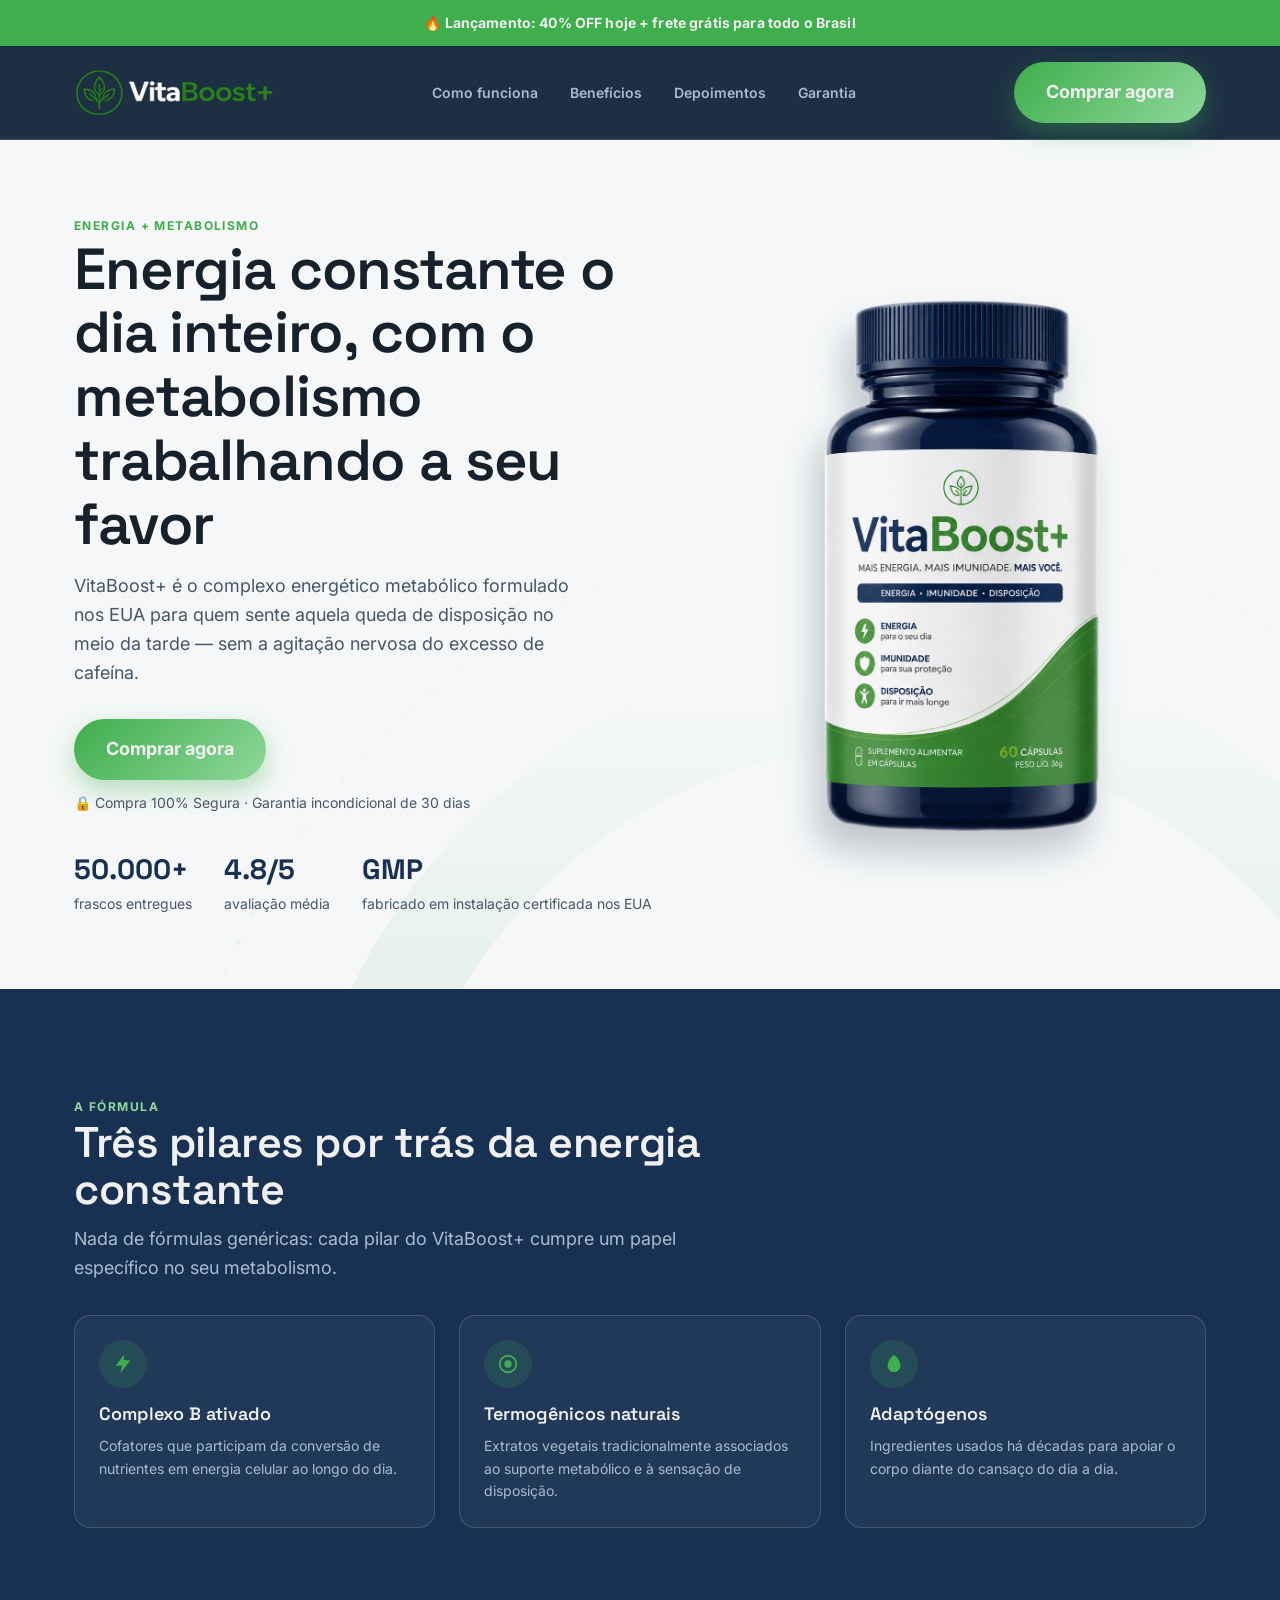
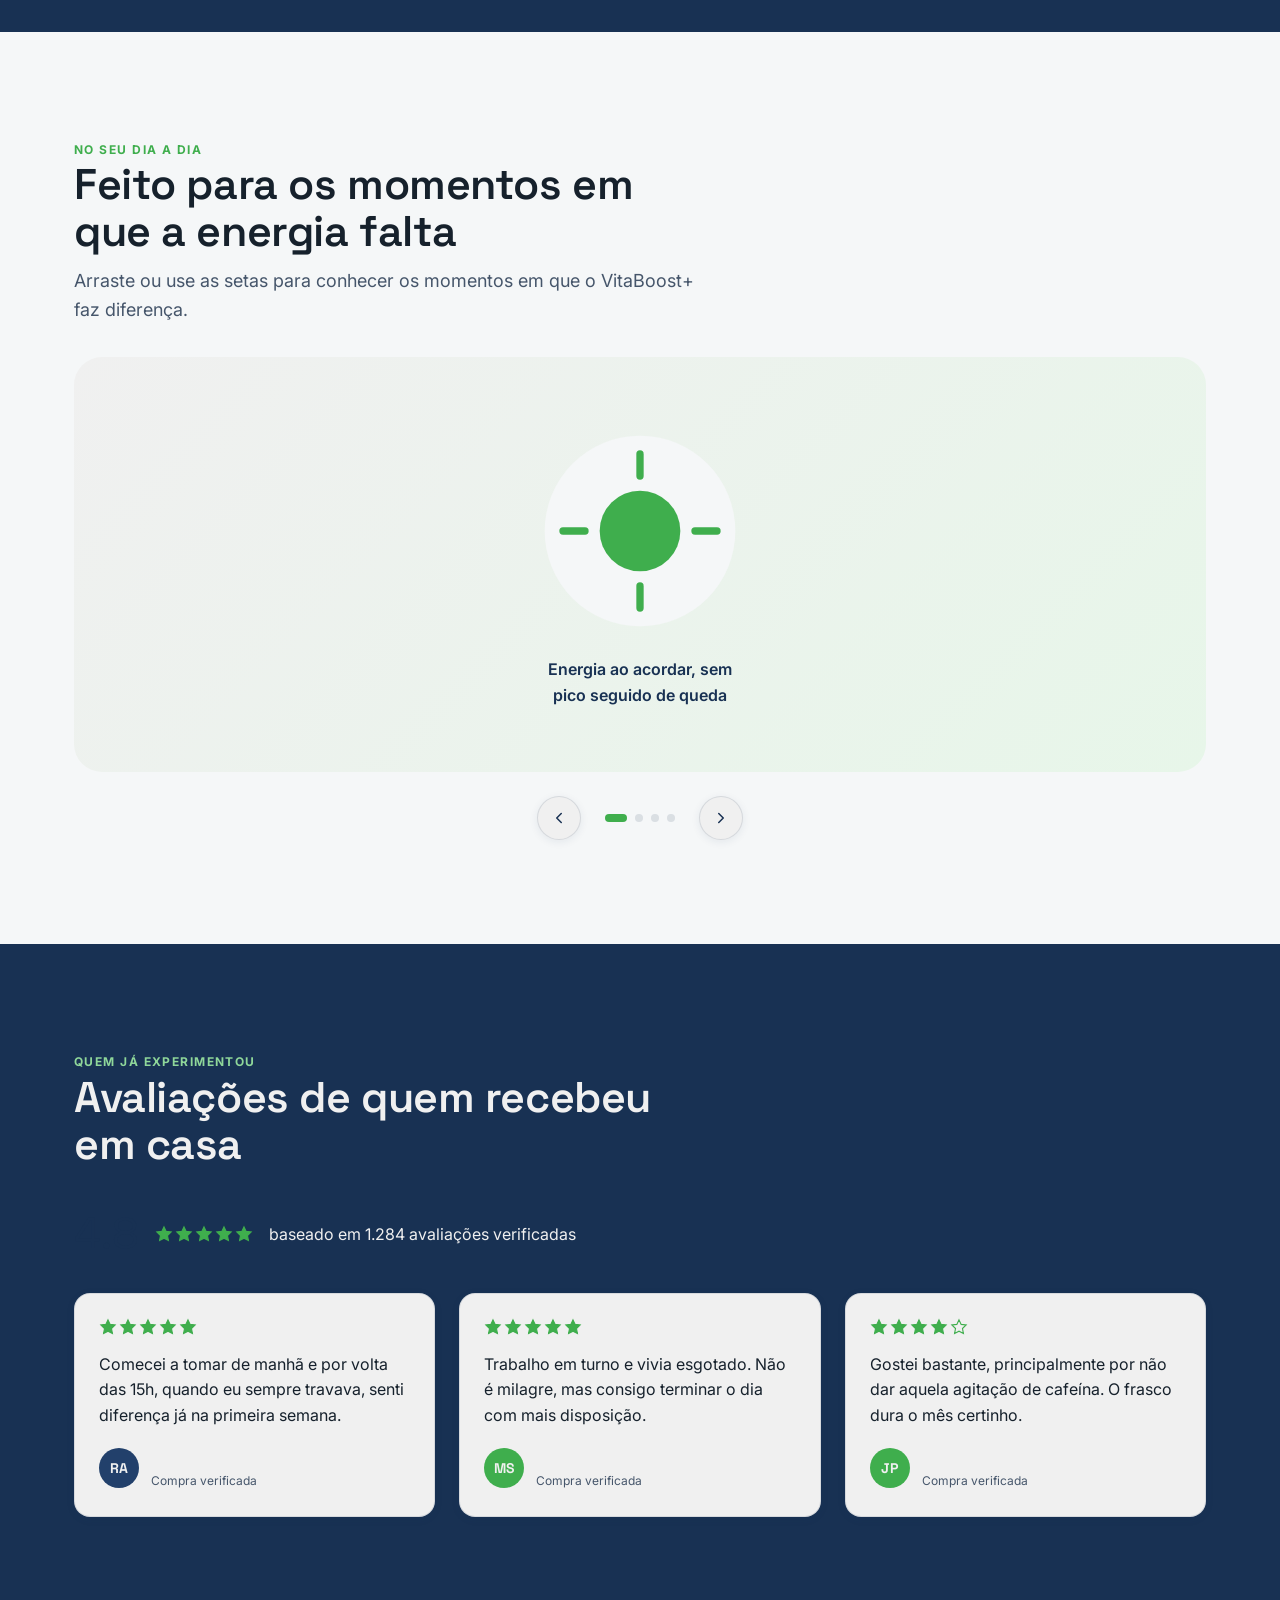
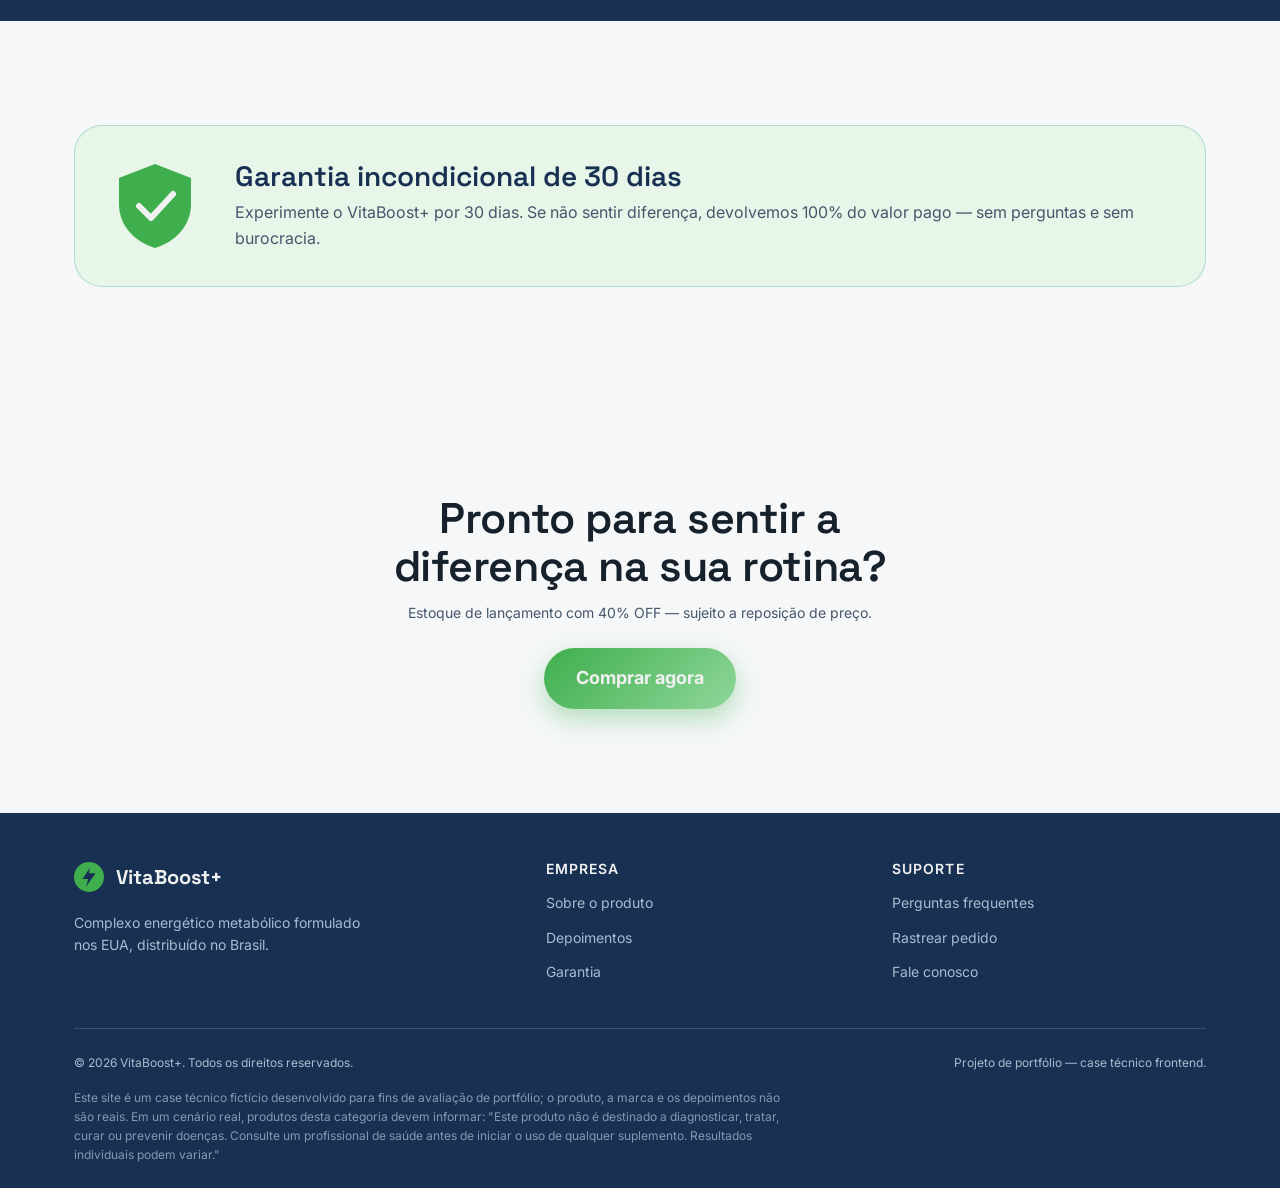
==== index.html @ 489e294f "feat: estrutura do projeto contendo as 3 paginas do projeto e estilos" ====
<!DOCTYPE html>
<html lang="pt-BR">
<head>
<meta charset="UTF-8">
<meta name="viewport" content="width=device-width, initial-scale=1.0">
<title>VitaBoost+ — Energia Constante e Metabolismo Ativado</title>
<meta name="description" content="VitaBoost+ é o complexo energético metabólico formulado nos EUA que ajuda a combater a fadiga do dia a dia. Garantia de 30 dias. Peça o seu agora.">
<meta name="theme-color" content="#183153">
<link rel="icon" href="assets/favicon.png" type="image/png+xml">

<link rel="preconnect" href="https://fonts.googleapis.com">
<link rel="preconnect" href="https://fonts.gstatic.com" crossorigin>
<link href="https://fonts.googleapis.com/css2?family=Space+Grotesk:wght@500;600;700&family=Inter:wght@400;500;600;700&display=swap" rel="stylesheet">

<link rel="stylesheet" href="css/variables.css">
<link rel="stylesheet" href="css/base.css">
<link rel="stylesheet" href="css/components.css">
<link rel="stylesheet" href="css/pages.css">

<!-- Open Graph básico (SEO/compartilhamento) -->
<meta property="og:title" content="VitaBoost+ — Energia Constante e Metabolismo Ativado">
<meta property="og:description" content="Complexo energético metabólico formulado nos EUA. Garantia de 30 dias.">
<meta property="og:type" content="website">
</head>
<body>

<a class="skip-link" href="#main-content">Pular para o conteúdo principal</a>

<div class="urgency-bar" role="note">
  🔥 Lançamento: 40% OFF hoje + frete grátis para todo o Brasil
</div>

<header class="site-header">
  <div class="container">
    <a href="#hero" class="brand" aria-label="VitaBoost+ — página inicial">
      <img src="assets/logo.png" alt="Frasco do suplemento VitaBoost+" width="200">
    </a>

    <nav id="main-nav" class="nav-links" data-nav-menu aria-label="Navegação principal">
      <a href="#como-funciona">Como funciona</a>
      <a href="#beneficios">Benefícios</a>
      <a href="#depoimentos">Depoimentos</a>
      <a href="#garantia">Garantia</a>
    </nav>

    <a class="btn btn--primary header-cta" href="pos-venda.html">Comprar agora</a>

    <button class="nav-toggle" type="button" data-nav-toggle aria-controls="main-nav" aria-expanded="false" aria-label="Abrir menu de navegação">
      <svg width="24" height="24" viewBox="0 0 24 24" aria-hidden="true"><path d="M3 6h18M3 12h18M3 18h18" stroke="currentColor" stroke-width="2" stroke-linecap="round"/></svg>
    </button>
  </div>
</header>

<main id="main-content">

  <!-- HERO -->
  <section class="hero" id="hero">
    <div class="sunrise-arc" aria-hidden="true">
      <svg viewBox="0 0 600 500" preserveAspectRatio="xMidYMax meet">
        <defs>
          <linearGradient id="arcGradA" x1="0" y1="1" x2="0" y2="0">
            <stop offset="0" stop-color="#3FAE4D" stop-opacity="0.30"/>
            <stop offset="1" stop-color="#3FAE4D" stop-opacity="0"/>
          </linearGradient>
        </defs>
        <circle cx="420" cy="520" r="260" fill="none" stroke="url(#arcGradA)" stroke-width="46"/>
        <circle cx="420" cy="520" r="340" fill="none" stroke="url(#arcGradA)" stroke-width="1.5" stroke-dasharray="3 12" opacity="0.6"/>
      </svg>
    </div>

    <div class="container">
      <div class="hero-copy" data-reveal>
        <span class="eyebrow">Energia + Metabolismo</span>
        <h1>Energia constante o dia inteiro, com o metabolismo trabalhando a seu favor</h1>
        <p class="lede">VitaBoost+ é o complexo energético metabólico formulado nos EUA para quem sente aquela queda de disposição no meio da tarde — sem a agitação nervosa do excesso de cafeína.</p>

        <div class="btn-row">
          <a class="btn btn--primary" href="pos-venda.html">Comprar agora</a>
        </div>
        <p class="microcopy">🔒 Compra 100% Segura · Garantia incondicional de 30 dias</p>

        <div class="hero-stats">
          <div class="hero-stat"><b>50.000+</b><span>frascos entregues</span></div>
          <div class="hero-stat"><b>4.8/5</b><span>avaliação média</span></div>
          <div class="hero-stat"><b>GMP</b><span>fabricado em instalação certificada nos EUA</span></div>
        </div>
      </div>

      <div class="hero-visual" data-reveal>
        <img class="product-figure" src="assets/hero-bottle.png" alt="Frasco do suplemento VitaBoost+">
      </div>
    </div>
  </section>

  <!-- COMO FUNCIONA -->
  <section class="section section--dark" id="como-funciona" aria-labelledby="como-funciona-title">
    <div class="container">
      <div class="section-head" data-reveal>
        <span class="eyebrow">A fórmula</span>
        <h2 id="como-funciona-title">Três pilares por trás da energia constante</h2>
        <p>Nada de fórmulas genéricas: cada pilar do VitaBoost+ cumpre um papel específico no seu metabolismo.</p>
      </div>

      <div class="science-grid">
        <div class="science-card" data-reveal>
          <div class="icon-wrap">
            <svg class="icon" viewBox="0 0 24 24" aria-hidden="true"><path d="M13 2 L4 14 H11 L9 22 L20 8 H13 Z" fill="#3FAE4D"/></svg>
          </div>
          <h3>Complexo B ativado</h3>
          <p>Cofatores que participam da conversão de nutrientes em energia celular ao longo do dia.</p>
        </div>

        <div class="science-card" data-reveal>
          <div class="icon-wrap">
            <svg class="icon" viewBox="0 0 24 24" aria-hidden="true"><circle cx="12" cy="12" r="9" fill="none" stroke="#3FAE4D" stroke-width="2"/><circle cx="12" cy="12" r="4" fill="#3FAE4D"/></svg>
          </div>
          <h3>Termogênicos naturais</h3>
          <p>Extratos vegetais tradicionalmente associados ao suporte metabólico e à sensação de disposição.</p>
        </div>

        <div class="science-card" data-reveal>
          <div class="icon-wrap">
            <svg class="icon" viewBox="0 0 24 24" aria-hidden="true"><path d="M12 2 C7 6 5 10 5 14 a7 7 0 0 0 14 0 c0 -4 -2 -8 -7 -12 Z" fill="#3FAE4D"/></svg>
          </div>
          <h3>Adaptógenos</h3>
          <p>Ingredientes usados há décadas para apoiar o corpo diante do cansaço do dia a dia.</p>
        </div>
      </div>
    </div>
  </section>

  <!-- BENEFÍCIOS / CARROSSEL -->
  <section class="section" id="beneficios" aria-labelledby="beneficios-title">
    <div class="container">
      <div class="section-head" data-reveal>
        <span class="eyebrow">No seu dia a dia</span>
        <h2 id="beneficios-title">Feito para os momentos em que a energia falta</h2>
        <p>Arraste ou use as setas para conhecer os momentos em que o VitaBoost+ faz diferença.</p>
      </div>

      <div class="carousel" data-carousel aria-roledescription="carrossel" aria-label="Benefícios do VitaBoost+" data-reveal>
        <div class="carousel-track-wrap">
          <div class="carousel-track" data-carousel-track>

            <div class="carousel-slide" data-carousel-slide>
              <figure>
                <svg viewBox="0 0 120 120" aria-hidden="true">
                  <circle cx="60" cy="60" r="52" fill="#F5F7F8"/>
                  <circle cx="60" cy="60" r="22" fill="#3FAE4D"/>
                  <g stroke="#3FAE4D" stroke-width="4" stroke-linecap="round">
                    <line x1="60" y1="18" x2="60" y2="30"/><line x1="60" y1="90" x2="60" y2="102"/>
                    <line x1="18" y1="60" x2="30" y2="60"/><line x1="90" y1="60" x2="102" y2="60"/>
                  </g>
                </svg>
                <figcaption>Energia ao acordar, sem pico seguido de queda</figcaption>
              </figure>
            </div>

            <div class="carousel-slide" data-carousel-slide>
              <figure>
                <svg viewBox="0 0 120 120" aria-hidden="true">
                  <circle cx="60" cy="60" r="52" fill="#F0F0F0"/>
                  <circle cx="60" cy="60" r="30" fill="none" stroke="#183153" stroke-width="6"/>
                  <circle cx="60" cy="60" r="14" fill="#183153"/>
                </svg>
                <figcaption>Foco sustentado nas reuniões da tarde</figcaption>
              </figure>
            </div>

            <div class="carousel-slide" data-carousel-slide>
              <figure>
                <svg viewBox="0 0 120 120" aria-hidden="true">
                  <circle cx="60" cy="60" r="52" fill="#F5F7F8"/>
                  <path d="M60 30 C48 42 42 52 42 62 a18 18 0 0 0 36 0 c0 -10 -6 -20 -18 -32 Z" fill="#3FAE4D"/>
                </svg>
                <figcaption>Metabolismo ativo mesmo em rotinas corridas</figcaption>
              </figure>
            </div>

            <div class="carousel-slide" data-carousel-slide>
              <figure>
                <svg viewBox="0 0 120 120" aria-hidden="true">
                  <circle cx="60" cy="60" r="52" fill="#F0F0F0"/>
                  <rect x="24" y="54" width="72" height="12" rx="6" fill="#22406B"/>
                  <rect x="16" y="44" width="14" height="32" rx="5" fill="#183153"/>
                  <rect x="90" y="44" width="14" height="32" rx="5" fill="#183153"/>
                </svg>
                <figcaption>Disposição extra para manter o treino em dia</figcaption>
              </figure>
            </div>

          </div>
        </div>

        <div class="carousel-controls">
          <button class="carousel-btn" type="button" data-carousel-prev aria-label="Slide anterior">
            <svg width="18" height="18" viewBox="0 0 24 24" aria-hidden="true"><path d="M15 18l-6-6 6-6" fill="none" stroke="#183153" stroke-width="2" stroke-linecap="round" stroke-linejoin="round"/></svg>
          </button>
          <div class="carousel-dots" data-carousel-dots></div>
          <button class="carousel-btn" type="button" data-carousel-next aria-label="Próximo slide">
            <svg width="18" height="18" viewBox="0 0 24 24" aria-hidden="true"><path d="M9 6l6 6-6 6" fill="none" stroke="#183153" stroke-width="2" stroke-linecap="round" stroke-linejoin="round"/></svg>
          </button>
        </div>
      </div>
    </div>
  </section>

  <!-- DEPOIMENTOS -->
  <section class="section section--dark" id="depoimentos" aria-labelledby="depoimentos-title">
    <div class="container">
      <div class="section-head" data-reveal>
        <span class="eyebrow">Quem já experimentou</span>
        <h2 id="depoimentos-title">Avaliações de quem recebeu em casa</h2>
      </div>

      <div class="rating-summary" data-reveal>
        <span class="score">4.8</span>
        <span data-stars="5"></span>
        <span>baseado em 1.284 avaliações verificadas</span>
      </div>

      <div class="testimonial-grid">
        <div class="testimonial-card" data-reveal>
          <span data-stars="5"></span>
          <p class="testimonial-quote">Comecei a tomar de manhã e por volta das 15h, quando eu sempre travava, senti diferença já na primeira semana.</p>
          <div class="testimonial-person">
            <div data-avatar="Renata Alves"></div>
            <div class="who"><b>Renata Alves</b><span>Compra verificada</span></div>
          </div>
        </div>

        <div class="testimonial-card" data-reveal>
          <span data-stars="5"></span>
          <p class="testimonial-quote">Trabalho em turno e vivia esgotado. Não é milagre, mas consigo terminar o dia com mais disposição.</p>
          <div class="testimonial-person">
            <div data-avatar="Marcos Vinicius Souza"></div>
            <div class="who"><b>Marcos V. Souza</b><span>Compra verificada</span></div>
          </div>
        </div>

        <div class="testimonial-card" data-reveal>
          <span data-stars="4"></span>
          <p class="testimonial-quote">Gostei bastante, principalmente por não dar aquela agitação de cafeína. O frasco dura o mês certinho.</p>
          <div class="testimonial-person">
            <div data-avatar="Juliana Prado"></div>
            <div class="who"><b>Juliana Prado</b><span>Compra verificada</span></div>
          </div>
        </div>
      </div>
    </div>
  </section>

  <!-- GARANTIA -->
  <section class="section" id="garantia" aria-labelledby="garantia-title">
    <div class="container">
      <div class="guarantee-card" data-reveal>
        <svg class="guarantee-seal" viewBox="0 0 96 96" role="img" aria-label="Selo de garantia">
          <path d="M48 6 L84 20 V46 C84 68 68 84 48 90 C28 84 12 68 12 46 V20 Z" fill="#3FAE4D"/>
          <path d="M32 48 L44 60 L66 36" fill="none" stroke="#F0F0F0" stroke-width="6" stroke-linecap="round" stroke-linejoin="round"/>
        </svg>
        <div>
          <h3 id="garantia-title">Garantia incondicional de 30 dias</h3>
          <p>Experimente o VitaBoost+ por 30 dias. Se não sentir diferença, devolvemos 100% do valor pago — sem perguntas e sem burocracia.</p>
        </div>
      </div>
    </div>
  </section>

  <!-- CTA FINAL -->
  <section class="section text-center" aria-labelledby="cta-final-title">
    <div class="container" data-reveal>
      <h2 id="cta-final-title" style="max-width:20ch;margin-inline:auto;">Pronto para sentir a diferença na sua rotina?</h2>
      <p class="microcopy" style="margin-top:var(--space-2);">Estoque de lançamento com 40% OFF — sujeito a reposição de preço.</p>
      <div class="btn-row" style="justify-content:center;margin-top:var(--space-4);">
        <a class="btn btn--primary" href="pos-venda.html">Comprar agora</a>
      </div>
    </div>
  </section>

</main>

<footer class="site-footer">
  <div class="container">
    <div class="footer-grid">
      <div class="footer-brand">
        <a href="#hero" class="brand" aria-label="VitaBoost+ — página inicial">
          <svg class="brand-mark" viewBox="0 0 32 32" aria-hidden="true">
            <circle cx="16" cy="16" r="16" fill="#3FAE4D"/>
            <path d="M17 6 L9 18 H15 L13 26 L23 12 H16 Z" fill="#183153"/>
          </svg>
          VitaBoost+
        </a>
        <p>Complexo energético metabólico formulado nos EUA, distribuído no Brasil.</p>
      </div>

      <div>
        <h4>Empresa</h4>
        <ul>
          <li><a href="#hero">Sobre o produto</a></li>
          <li><a href="#depoimentos">Depoimentos</a></li>
          <li><a href="#garantia">Garantia</a></li>
        </ul>
      </div>

      <div>
        <h4>Suporte</h4>
        <ul>
          <li><a href="#">Perguntas frequentes</a></li>
          <li><a href="#">Rastrear pedido</a></li>
          <li><a href="#">Fale conosco</a></li>
        </ul>
      </div>
    </div>

    <div class="footer-bottom">
      <span>© <span data-year></span> VitaBoost+. Todos os direitos reservados.</span>
      <span>Projeto de portfólio — case técnico frontend.</span>
    </div>

    <p class="footer-disclaimer">Este site é um case técnico fictício desenvolvido para fins de avaliação de portfólio; o produto, a marca e os depoimentos não são reais. Em um cenário real, produtos desta categoria devem informar: "Este produto não é destinado a diagnosticar, tratar, curar ou prevenir doenças. Consulte um profissional de saúde antes de iniciar o uso de qualquer suplemento. Resultados individuais podem variar."</p>
  </div>
</footer>

<div class="sticky-cta" data-sticky-cta>
  <div class="price"><b>VitaBoost+ · 40% OFF</b><span>Frete grátis hoje</span></div>
  <a class="btn btn--primary" href="pos-venda.html">Comprar agora</a>
</div>

<script src="js/main.js" defer></script>
</body>
</html>
---- css/variables.css ----
/* ==========================================================================
   VitaBoost+ — Design Tokens
   Paleta definida pelo cliente: Verde #3FAE4D · Azul-escuro #183153 ·
   Cinza claro #F5F7F8 · Branco #F0F0F0. Os tons com sufixo -500/-300/-100
   são apenas variações de luminosidade derivadas dessas 4 cores-base
   (gradientes, texto de destaque em fundo escuro, fundos suaves) —
   nenhuma cor fora da paleta foi introduzida.
   ========================================================================== */

:root {
  /* Cor — base (azul-escuro do cliente) */
  --color-ink-900: #183153;      /* header, rodapé, seções de autoridade */
  --color-ink-700: #22406B;      /* variação mais clara do azul-escuro */
  --color-paper-100: #F5F7F8;    /* cinza claro — fundo de seções */
  --color-paper-200: #F0F0F0;    /* branco — cartões/superfícies elevadas */

  /* Cor — acento único da marca (verde do cliente) */
  --color-accent-600: #3FAE4D;  /* verde — CTA, garantia, estrelas, ícones de destaque */
  --color-accent-500: #58BB63;  /* verde mais claro — gradiente do botão */
  --color-accent-300: #8FD79A;  /* verde-menta claro — texto de destaque em fundo escuro */
  --color-accent-100: #E7F6E9;  /* verde bem claro — fundos suaves (garantia, carrossel) */

  /* Texto */
  --color-text-900: #16212C;
  --color-text-600: #46566B;
  --color-text-on-dark: #F0F0F0;
  --color-text-on-dark-muted: #A9BBD0;

  /* Feedback */
  --color-success: #3FAE4D;
  --color-border: rgba(24, 49, 83, 0.12);
  --color-border-on-dark: rgba(240, 240, 240, 0.16);

  /* Tipografia */
  --font-display: "Space Grotesk", "Segoe UI", sans-serif;
  --font-body: "Inter", "Segoe UI", sans-serif;

  --fs-900: clamp(2.25rem, 1.7rem + 2.4vw, 3.75rem);   /* H1 hero */
  --fs-800: clamp(1.75rem, 1.4rem + 1.6vw, 2.75rem);   /* H2 seção */
  --fs-700: clamp(1.375rem, 1.2rem + 0.8vw, 1.75rem);  /* H3 */
  --fs-600: 1.125rem;                                  /* destaque de corpo */
  --fs-500: 1rem;                                      /* corpo */
  --fs-400: 0.875rem;                                  /* legenda */
  --fs-300: 0.75rem;                                   /* eyebrow / micro */

  /* Espaçamento (escala 8px) */
  --space-1: 0.5rem;
  --space-2: 0.75rem;
  --space-3: 1rem;
  --space-4: 1.5rem;
  --space-5: 2rem;
  --space-6: 3rem;
  --space-7: 4.5rem;
  --space-8: 6.5rem;

  /* Layout */
  --container-max: 1180px;
  --radius-sm: 10px;
  --radius-md: 16px;
  --radius-lg: 28px;
  --radius-pill: 999px;

  /* Sombra */
  --shadow-sm: 0 2px 8px rgba(24, 49, 83, 0.08);
  --shadow-md: 0 12px 32px rgba(24, 49, 83, 0.14);
  --shadow-cta: 0 10px 24px rgba(63, 174, 77, 0.35);

  /* Movimento */
  --ease-out: cubic-bezier(0.16, 1, 0.3, 1);
  --dur-fast: 160ms;
  --dur-med: 320ms;
  --dur-slow: 640ms;
}

@media (prefers-reduced-motion: reduce) {
  :root {
    --dur-fast: 0ms;
    --dur-med: 0ms;
    --dur-slow: 0ms;
  }
}
---- css/base.css ----
/* ==========================================================================
   VitaBoost+ — Base (reset, tipografia, utilitários)
   ========================================================================== */

*, *::before, *::after { box-sizing: border-box; }

html {
  scroll-behavior: smooth;
  -webkit-text-size-adjust: 100%;
}

@media (prefers-reduced-motion: reduce) {
  html { scroll-behavior: auto; }
  *, *::before, *::after {
    animation-duration: 0.01ms !important;
    animation-iteration-count: 1 !important;
    transition-duration: 0.01ms !important;
    scroll-behavior: auto !important;
  }
}

body {
  margin: 0;
  font-family: var(--font-body);
  font-size: var(--fs-500);
  line-height: 1.6;
  color: var(--color-text-900);
  background: var(--color-paper-100);
  -webkit-font-smoothing: antialiased;
}

img, svg { max-width: 100%; display: block; }

h1, h2, h3, h4 {
  font-family: var(--font-display);
  line-height: 1.1;
  margin: 0;
  font-weight: 600;
}

h1 { font-size: var(--fs-900); letter-spacing: -0.02em; }
h2 { font-size: var(--fs-800); letter-spacing: -0.01em; }
h3 { font-size: var(--fs-700); }

p { margin: 0; }

a { color: inherit; text-decoration: none; }

ul { margin: 0; padding: 0; list-style: none; }

button { font-family: inherit; cursor: pointer; }

/* Foco visível — acessibilidade obrigatória */
:focus-visible {
  outline: 3px solid var(--color-accent-600);
  outline-offset: 3px;
  border-radius: 4px;
}

/* Utilitários de layout */
.container {
  width: 100%;
  max-width: var(--container-max);
  margin-inline: auto;
  padding-inline: var(--space-4);
}

.section {
  padding-block: var(--space-8);
}

@media (max-width: 640px) {
  .section { padding-block: var(--space-6); }
}

.section--dark {
  background: var(--color-ink-900);
  color: var(--color-text-on-dark);
}

.eyebrow {
  display: inline-flex;
  align-items: center;
  gap: var(--space-1);
  font-size: var(--fs-300);
  font-weight: 700;
  letter-spacing: 0.12em;
  text-transform: uppercase;
  color: var(--color-accent-600);
}

.section--dark .eyebrow { color: var(--color-accent-300); }

.section-head {
  max-width: 640px;
  margin-bottom: var(--space-5);
}

.section-head p {
  margin-top: var(--space-2);
  color: var(--color-text-600);
  font-size: var(--fs-600);
}

.section--dark .section-head p { color: var(--color-text-on-dark-muted); }

.text-center { text-align: center; margin-inline: auto; }

.visually-hidden {
  position: absolute;
  width: 1px; height: 1px;
  padding: 0; margin: -1px;
  overflow: hidden;
  clip: rect(0,0,0,0);
  white-space: nowrap; border: 0;
}

.skip-link {
  position: absolute;
  left: var(--space-3);
  top: -60px;
  background: var(--color-accent-600);
  color: var(--color-paper-200);
  padding: var(--space-2) var(--space-3);
  border-radius: var(--radius-sm);
  z-index: 1000;
  transition: top var(--dur-fast) var(--ease-out);
}

.skip-link:focus { top: var(--space-3); }

/* Botões */
.btn {
  display: inline-flex;
  align-items: center;
  justify-content: center;
  gap: var(--space-1);
  padding: 1rem 2rem;
  border-radius: var(--radius-pill);
  font-weight: 700;
  font-size: var(--fs-600);
  border: none;
  transition: transform var(--dur-fast) var(--ease-out), box-shadow var(--dur-fast) var(--ease-out);
  white-space: nowrap;
}

.btn:hover { transform: translateY(-2px); }
.btn:active { transform: translateY(0); }

.btn--primary {
  background: linear-gradient(135deg, var(--color-accent-600), var(--color-accent-300));
  color: var(--color-paper-200);
  box-shadow: var(--shadow-cta);
}

.btn--primary:hover { box-shadow: 0 16px 32px rgba(63, 174, 77, 0.45); }

.btn--ghost {
  background: transparent;
  color: var(--color-text-on-dark);
  border: 1.5px solid var(--color-border-on-dark);
}

.btn--block { width: 100%; }

.btn-row { display: flex; flex-wrap: wrap; gap: var(--space-3); align-items: center; }

.microcopy {
  font-size: var(--fs-400);
  color: var(--color-text-600);
  margin-top: var(--space-2);
}

.section--dark .microcopy { color: var(--color-text-on-dark-muted); }

/* Reveal ao rolar a página (JS adiciona .is-visible) */
[data-reveal] {
  opacity: 0;
  transform: translateY(18px);
  transition: opacity var(--dur-slow) var(--ease-out), transform var(--dur-slow) var(--ease-out);
}

[data-reveal].is-visible {
  opacity: 1;
  transform: none;
}

@media (prefers-reduced-motion: reduce) {
  [data-reveal] { opacity: 1; transform: none; }
}
---- css/components.css ----
/* ==========================================================================
   VitaBoost+ — Componentes
   ========================================================================== */

/* ---------- Header ---------- */
.site-header {
  position: sticky;
  top: 0;
  z-index: 100;
  background: rgba(15, 36, 56, 0.94);
  backdrop-filter: blur(8px);
  border-bottom: 1px solid var(--color-border-on-dark);
}

.site-header .container {
  display: flex;
  align-items: center;
  justify-content: space-between;
  padding-block: var(--space-3);
}

.brand {
  display: inline-flex;
  align-items: center;
  gap: var(--space-2);
  font-family: var(--font-display);
  font-weight: 700;
  font-size: 1.25rem;
  color: var(--color-text-on-dark);
}

.brand .brand-mark { width: 30px; height: 30px; }

.nav-links {
  display: flex;
  gap: var(--space-5);
  font-size: var(--fs-400);
  font-weight: 600;
  color: var(--color-text-on-dark-muted);
}

.nav-links a:hover { color: var(--color-accent-300); }

.header-cta { display: none; }

.nav-toggle {
  display: none;
  background: none;
  border: none;
  padding: var(--space-1);
  color: var(--color-text-on-dark);
}

@media (min-width: 860px) {
  .header-cta { display: inline-flex; }
}

@media (max-width: 859px) {
  .nav-links {
    position: fixed;
    inset: 64px var(--space-3) auto var(--space-3);
    flex-direction: column;
    background: var(--color-ink-900);
    border: 1px solid var(--color-border-on-dark);
    border-radius: var(--radius-md);
    padding: var(--space-4);
    gap: var(--space-4);
    transform-origin: top;
    transform: scaleY(0);
    opacity: 0;
    pointer-events: none;
    transition: transform var(--dur-med) var(--ease-out), opacity var(--dur-med) var(--ease-out);
  }
  .nav-links.is-open {
    transform: scaleY(1);
    opacity: 1;
    pointer-events: auto;
  }
  .nav-toggle { display: inline-flex; }
}

/* ---------- Trust bar (badges logo abaixo do header) ---------- */
.trust-bar {
  background: var(--color-ink-700);
  color: var(--color-text-on-dark-muted);
  font-size: var(--fs-400);
  text-align: center;
  padding-block: var(--space-2);
  letter-spacing: 0.02em;
}

/* ---------- Selo do arco (assinatura visual) ---------- */
.sunrise-arc {
  position: absolute;
  inset: 0;
  z-index: 0;
  pointer-events: none;
}

.sunrise-divider { width: 100%; height: 48px; display: block; }

/* ---------- Hero ---------- */
.hero {
  position: relative;
  overflow: hidden;
  background: var(--color-paper-100);
}

.hero .container {
  position: relative;
  z-index: 1;
  display: grid;
  grid-template-columns: 1.1fr 0.9fr;
  gap: var(--space-6);
  align-items: center;
  padding-block: var(--space-7);
}

.hero-copy h1 { margin-bottom: var(--space-3); }
.hero-copy .lede { font-size: var(--fs-600); color: var(--color-text-600); margin-bottom: var(--space-5); max-width: 46ch; }

.hero-stats {
  display: flex;
  gap: var(--space-5);
  margin-top: var(--space-5);
  flex-wrap: wrap;
}

.hero-stat b { display: block; font-family: var(--font-display); font-size: var(--fs-700); color: var(--color-ink-900); }
.hero-stat span { font-size: var(--fs-400); color: var(--color-text-600); }

.hero-visual {
  position: relative;
  display: grid;
  place-items: center;
  min-height: 360px;
}

.hero-visual .sunrise-arc svg { width: 130%; max-width: none; }

.product-figure {
  position: relative;
  z-index: 1;
  width: min(72%, 280px);
  filter: drop-shadow(-10px 24px 16px rgba(15, 36, 56, 0.22));
  animation: float 4s ease-in-out infinite;
}

@keyframes float {
  0%, 100% { transform: translateY(0); }
  50% { transform: translateY(-10px); }
}

@media (prefers-reduced-motion: reduce) {
  .product-figure { animation: none; }
}

@media (max-width: 860px) {
  .hero .container { grid-template-columns: 1fr; padding-block: var(--space-6); text-align: center; }
  .hero-copy .lede { margin-inline: auto; }
  .hero-stats { justify-content: center; }
  .hero-visual { min-height: 280px; order: -1; }
}

/* ---------- Carrossel ---------- */
.carousel {
  position: relative;
}

.carousel-track-wrap {
  overflow: hidden;
  border-radius: var(--radius-lg);
}

.carousel-track {
  display: flex;
  transition: transform var(--dur-slow) var(--ease-out);
}

.carousel-slide {
  flex: 0 0 100%;
  display: grid;
  place-items: center;
  min-height: 340px;
  padding: var(--space-6);
  background: linear-gradient(135deg, var(--color-paper-200), var(--color-accent-100));
}

.carousel-slide figure { width: min(60%, 220px); }
.carousel-slide figcaption {
  margin-top: var(--space-3);
  text-align: center;
  font-weight: 600;
  color: var(--color-ink-900);
}

.carousel-controls {
  display: flex;
  justify-content: center;
  align-items: center;
  gap: var(--space-4);
  margin-top: var(--space-4);
}

.carousel-btn {
  width: 44px; height: 44px;
  border-radius: 50%;
  border: 1px solid var(--color-border);
  background: var(--color-paper-200);
  display: grid; place-items: center;
  box-shadow: var(--shadow-sm);
  transition: background var(--dur-fast);
}

.carousel-btn:hover { background: var(--color-paper-200); }

.carousel-dots { display: flex; gap: var(--space-1); }

.carousel-dot {
  width: 8px; height: 8px; border-radius: 50%;
  background: var(--color-border);
  border: none;
  padding: 0;
  transition: background var(--dur-fast), width var(--dur-fast);
}

.carousel-dot[aria-current="true"] {
  background: var(--color-accent-600);
  width: 22px;
  border-radius: var(--radius-pill);
}

/* ---------- Garantia ---------- */
.guarantee-card {
  display: grid;
  grid-template-columns: auto 1fr;
  gap: var(--space-5);
  align-items: center;
  background: var(--color-accent-100);
  border: 1px solid rgba(15, 139, 141, 0.25);
  border-radius: var(--radius-lg);
  padding: var(--space-5);
}

.guarantee-seal { width: 96px; height: 96px; flex-shrink: 0; }

.guarantee-card h3 { color: var(--color-ink-900); margin-bottom: var(--space-1); }
.guarantee-card p { color: var(--color-text-600); }

@media (max-width: 560px) {
  .guarantee-card { grid-template-columns: 1fr; text-align: center; justify-items: center; }
}

/* ---------- Depoimentos ---------- */
.testimonial-grid {
  display: grid;
  grid-template-columns: repeat(3, 1fr);
  gap: var(--space-4);
}

@media (max-width: 900px) { .testimonial-grid { grid-template-columns: 1fr 1fr; } }
@media (max-width: 620px) { .testimonial-grid { grid-template-columns: 1fr; } }

.testimonial-card {
  background: var(--color-paper-200);
  border: 1px solid var(--color-border);
  border-radius: var(--radius-md);
  padding: var(--space-4);
  box-shadow: var(--shadow-sm);
  display: flex;
  flex-direction: column;
  gap: var(--space-3);
}

.stars { display: inline-flex; gap: 2px; color: var(--color-accent-600); }
.stars svg { width: 18px; height: 18px; }

.testimonial-quote { color: var(--color-text-900); font-size: var(--fs-500); flex-grow: 1; }

.testimonial-person { display: flex; align-items: center; gap: var(--space-2); }

.avatar-initials {
  width: 40px; height: 40px;
  border-radius: 50%;
  display: grid; place-items: center;
  font-family: var(--font-display);
  font-weight: 700;
  font-size: var(--fs-400);
  color: var(--color-paper-200);
  flex-shrink: 0;
}

.testimonial-person .who b { display: block; font-size: var(--fs-400); }
.testimonial-person .who span { font-size: var(--fs-300); color: var(--color-text-600); }

.rating-summary {
  display: flex;
  align-items: center;
  gap: var(--space-3);
  margin-bottom: var(--space-4);
  flex-wrap: wrap;
}

.rating-summary .score { font-family: var(--font-display); font-size: var(--fs-800); color: var(--color-ink-900); }

/* ---------- Footer ---------- */
.site-footer {
  background: var(--color-ink-900);
  color: var(--color-text-on-dark-muted);
  padding-block: var(--space-6) var(--space-4);
}

.footer-grid {
  display: grid;
  grid-template-columns: 1.4fr 1fr 1fr;
  gap: var(--space-5);
  padding-bottom: var(--space-5);
  border-bottom: 1px solid var(--color-border-on-dark);
}

.footer-grid h4 {
  font-family: var(--font-body);
  color: var(--color-text-on-dark);
  font-size: var(--fs-400);
  text-transform: uppercase;
  letter-spacing: 0.08em;
  margin-bottom: var(--space-3);
}

.footer-grid ul li { margin-bottom: var(--space-2); font-size: var(--fs-400); }
.footer-grid ul li a:hover { color: var(--color-accent-300); }

.footer-brand p { font-size: var(--fs-400); max-width: 32ch; margin-top: var(--space-2); }

.footer-bottom {
  display: flex;
  justify-content: space-between;
  flex-wrap: wrap;
  gap: var(--space-2);
  padding-top: var(--space-4);
  font-size: var(--fs-300);
}

.footer-disclaimer {
  font-size: var(--fs-300);
  color: var(--color-text-on-dark-muted);
  max-width: 90ch;
  margin-top: var(--space-3);
  opacity: 0.75;
  line-height: 1.6;
}

@media (max-width: 760px) {
  .footer-grid { grid-template-columns: 1fr 1fr; }
  .footer-brand { grid-column: 1 / -1; }
}

/* ---------- Badge / pill genérico ---------- */
.badge {
  display: inline-flex;
  align-items: center;
  gap: 6px;
  background: var(--color-accent-100);
  color: var(--color-accent-600);
  font-size: var(--fs-300);
  font-weight: 700;
  padding: 6px 12px;
  border-radius: var(--radius-pill);
}

/* ---------- Ícones inline ---------- */
.icon { width: 22px; height: 22px; flex-shrink: 0; }
---- css/pages.css ----
/* ==========================================================================
   VitaBoost+ — Estilos específicos de página
   ========================================================================== */

/* ---------- Barra de urgência (LP) ---------- */
.urgency-bar {
  background: var(--color-accent-600);
  color: var(--color-paper-200);
  text-align: center;
  font-size: var(--fs-400);
  font-weight: 700;
  padding: var(--space-2);
  letter-spacing: 0.01em;
}

/* ---------- Seção "como funciona" / ciência ---------- */
.science-grid {
  display: grid;
  grid-template-columns: repeat(3, 1fr);
  gap: var(--space-4);
}

@media (max-width: 860px) { .science-grid { grid-template-columns: 1fr; } }

.science-card {
  background: rgba(240, 240, 240, 0.04);
  border: 1px solid var(--color-border-on-dark);
  border-radius: var(--radius-md);
  padding: var(--space-4);
}

.science-card .icon-wrap {
  width: 48px; height: 48px;
  border-radius: 50%;
  background: rgba(63, 174, 77, 0.15);
  display: grid; place-items: center;
  margin-bottom: var(--space-3);
}

.science-card h3 { color: var(--color-text-on-dark); font-size: var(--fs-600); margin-bottom: var(--space-2); }
.science-card p { color: var(--color-text-on-dark-muted); font-size: var(--fs-400); }

/* ---------- CTA sticky mobile ---------- */
.sticky-cta {
  position: fixed;
  left: 0; right: 0; bottom: 0;
  z-index: 200;
  background: rgba(15, 36, 56, 0.97);
  backdrop-filter: blur(6px);
  padding: var(--space-2) var(--space-3);
  display: none;
  align-items: center;
  justify-content: space-between;
  gap: var(--space-3);
  border-top: 1px solid var(--color-border-on-dark);
  transform: translateY(100%);
  transition: transform var(--dur-med) var(--ease-out);
}

.sticky-cta.is-visible { transform: translateY(0); }

.sticky-cta .price b { color: var(--color-text-on-dark); font-family: var(--font-display); font-size: var(--fs-600); }
.sticky-cta .price span { color: var(--color-text-on-dark-muted); font-size: var(--fs-300); display: block; }

@media (max-width: 640px) {
  .sticky-cta { display: flex; }
  body { padding-bottom: 76px; }
}

/* ---------- Página Pós-Venda / Upsell ---------- */
.upsell-hero {
  background: var(--color-ink-900);
  color: var(--color-text-on-dark);
  text-align: center;
  padding-block: var(--space-6) var(--space-5);
}

.upsell-hero .eyebrow { justify-content: center; }
.upsell-hero h1 { max-width: 20ch; margin-inline: auto; margin-top: var(--space-3); }
.upsell-hero p.lede { color: var(--color-text-on-dark-muted); max-width: 56ch; margin: var(--space-3) auto 0; font-size: var(--fs-600); }

.video-wrap {
  position: relative;
  max-width: 860px;
  margin: var(--space-5) auto 0;
  border-radius: var(--radius-lg);
  overflow: hidden;
  box-shadow: var(--shadow-md);
  background: #000;
}

.video-frame-16x9 {
  position: relative;
  width: 100%;
  aspect-ratio: 16 / 9;
}

.video-frame-16x9 iframe {
  position: absolute; inset: 0;
  width: 100%; height: 100%;
  border: 0;
}

.video-hint {
  display: flex;
  align-items: center;
  justify-content: center;
  gap: var(--space-2);
  margin-top: var(--space-3);
  color: var(--color-text-on-dark-muted);
  font-size: var(--fs-400);
}

.video-hint .dot {
  width: 8px; height: 8px; border-radius: 50%;
  background: var(--color-accent-300);
  animation: pulse 1.6s ease-in-out infinite;
}

@keyframes pulse {
  0%, 100% { opacity: 0.3; }
  50% { opacity: 1; }
}

/* Conteúdo revelado após o vídeo */
#reveal-content {
  overflow: hidden;
  max-height: 0;
  opacity: 0;
  transition: max-height var(--dur-slow) var(--ease-out), opacity var(--dur-slow) var(--ease-out);
}

#reveal-content.is-revealed {
  max-height: none;
  opacity: 1;
}

.reveal-flag {
  display: inline-flex;
  align-items: center;
  gap: var(--space-2);
  background: var(--color-accent-100);
  color: var(--color-accent-600);
  font-weight: 700;
  font-size: var(--fs-400);
  padding: var(--space-2) var(--space-4);
  border-radius: var(--radius-pill);
  margin: 0 auto var(--space-4);
}

.offer-card {
  background: var(--color-paper-200);
  border: 2px solid var(--color-accent-600);
  border-radius: var(--radius-lg);
  padding: var(--space-5);
  box-shadow: var(--shadow-md);
  max-width: 640px;
  margin-inline: auto;
  text-align: center;
}

.offer-card .price-tag {
  display: flex;
  justify-content: center;
  align-items: baseline;
  gap: var(--space-2);
  margin-block: var(--space-3);
}

.offer-card .price-old { color: var(--color-text-600); text-decoration: line-through; font-size: var(--fs-600); }
.offer-card .price-new { font-family: var(--font-display); font-size: var(--fs-800); color: var(--color-ink-900); }

.offer-bullets { text-align: left; max-width: 40ch; margin: var(--space-4) auto; display: grid; gap: var(--space-2); }
.offer-bullets li { display: flex; gap: var(--space-2); font-size: var(--fs-500); }
.offer-bullets .icon { color: var(--color-accent-600); }

/* ---------- Página de Agradecimento ---------- */
.thanks-hero {
  text-align: center;
  padding-block: var(--space-7) var(--space-5);
}

.thanks-check {
  width: 84px; height: 84px;
  margin: 0 auto var(--space-4);
}

.thanks-hero h1 { max-width: 22ch; margin-inline: auto; }
.thanks-hero p.lede { max-width: 52ch; margin: var(--space-3) auto 0; color: var(--color-text-600); font-size: var(--fs-600); }

.order-summary {
  display: grid;
  grid-template-columns: auto 1fr auto;
  gap: var(--space-4);
  align-items: center;
  background: var(--color-paper-200);
  border: 1px solid var(--color-border);
  border-radius: var(--radius-lg);
  padding: var(--space-4);
  box-shadow: var(--shadow-sm);
  max-width: 640px;
  margin: 0 auto var(--space-6);
}

.order-summary .product-figure { width: 64px; animation: none; filter: none; }
.order-summary .details b { display: block; font-family: var(--font-display); }
.order-summary .details span { font-size: var(--fs-400); color: var(--color-text-600); }
.order-summary .order-id { text-align: right; font-size: var(--fs-300); color: var(--color-text-600); }
.order-summary .order-id b { display: block; color: var(--color-ink-900); font-family: var(--font-display); }

@media (max-width: 560px) {
  .order-summary { grid-template-columns: 1fr; text-align: center; justify-items: center; }
  .order-summary .order-id { text-align: center; }
}

.steps-list {
  display: grid;
  gap: var(--space-3);
  max-width: 640px;
  margin-inline: auto;
}

.step-item {
  display: grid;
  grid-template-columns: auto 1fr;
  gap: var(--space-3);
  align-items: start;
  background: var(--color-paper-200);
  border: 1px solid var(--color-border);
  border-radius: var(--radius-md);
  padding: var(--space-4);
}

.step-number {
  width: 32px; height: 32px;
  border-radius: 50%;
  background: var(--color-ink-900);
  color: var(--color-accent-300);
  font-family: var(--font-display);
  font-weight: 700;
  display: grid; place-items: center;
  font-size: var(--fs-400);
}

.step-item h3 { font-size: var(--fs-600); margin-bottom: var(--space-1); }
.step-item p { color: var(--color-text-600); font-size: var(--fs-400); }
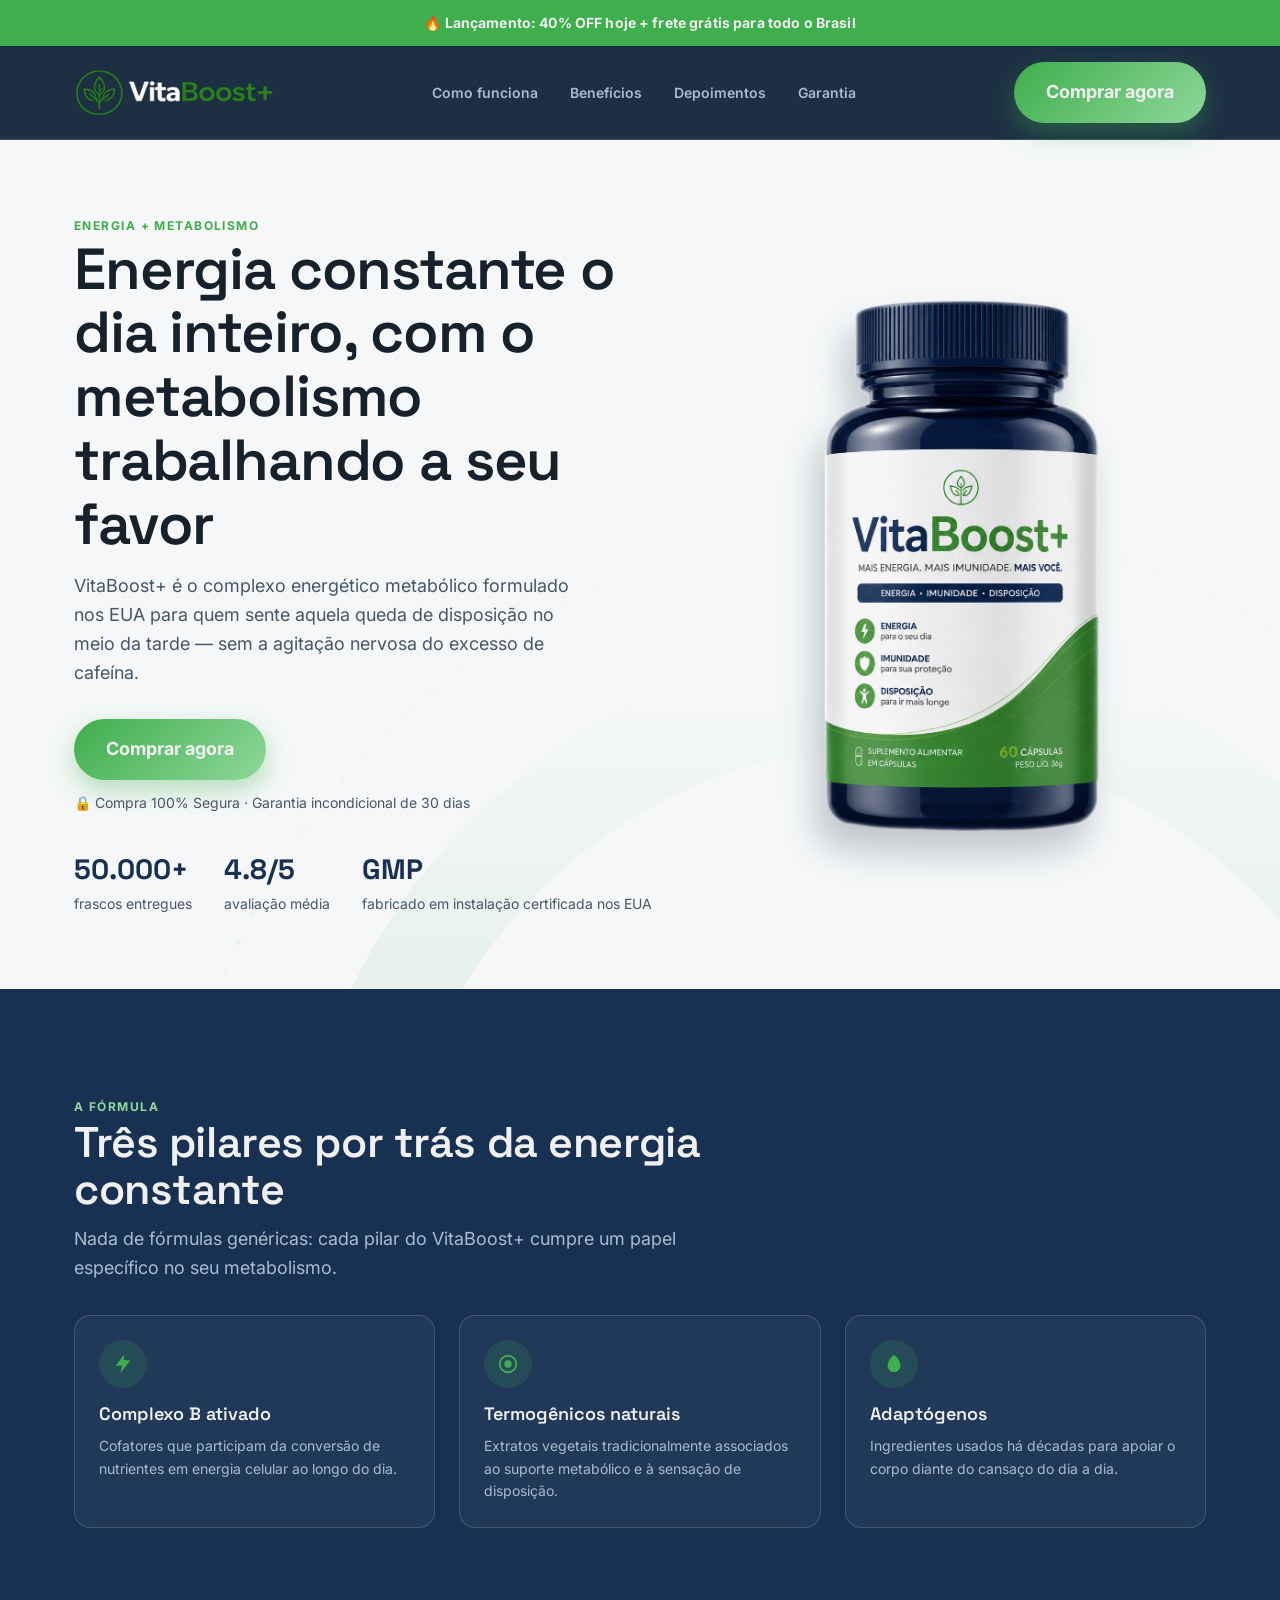
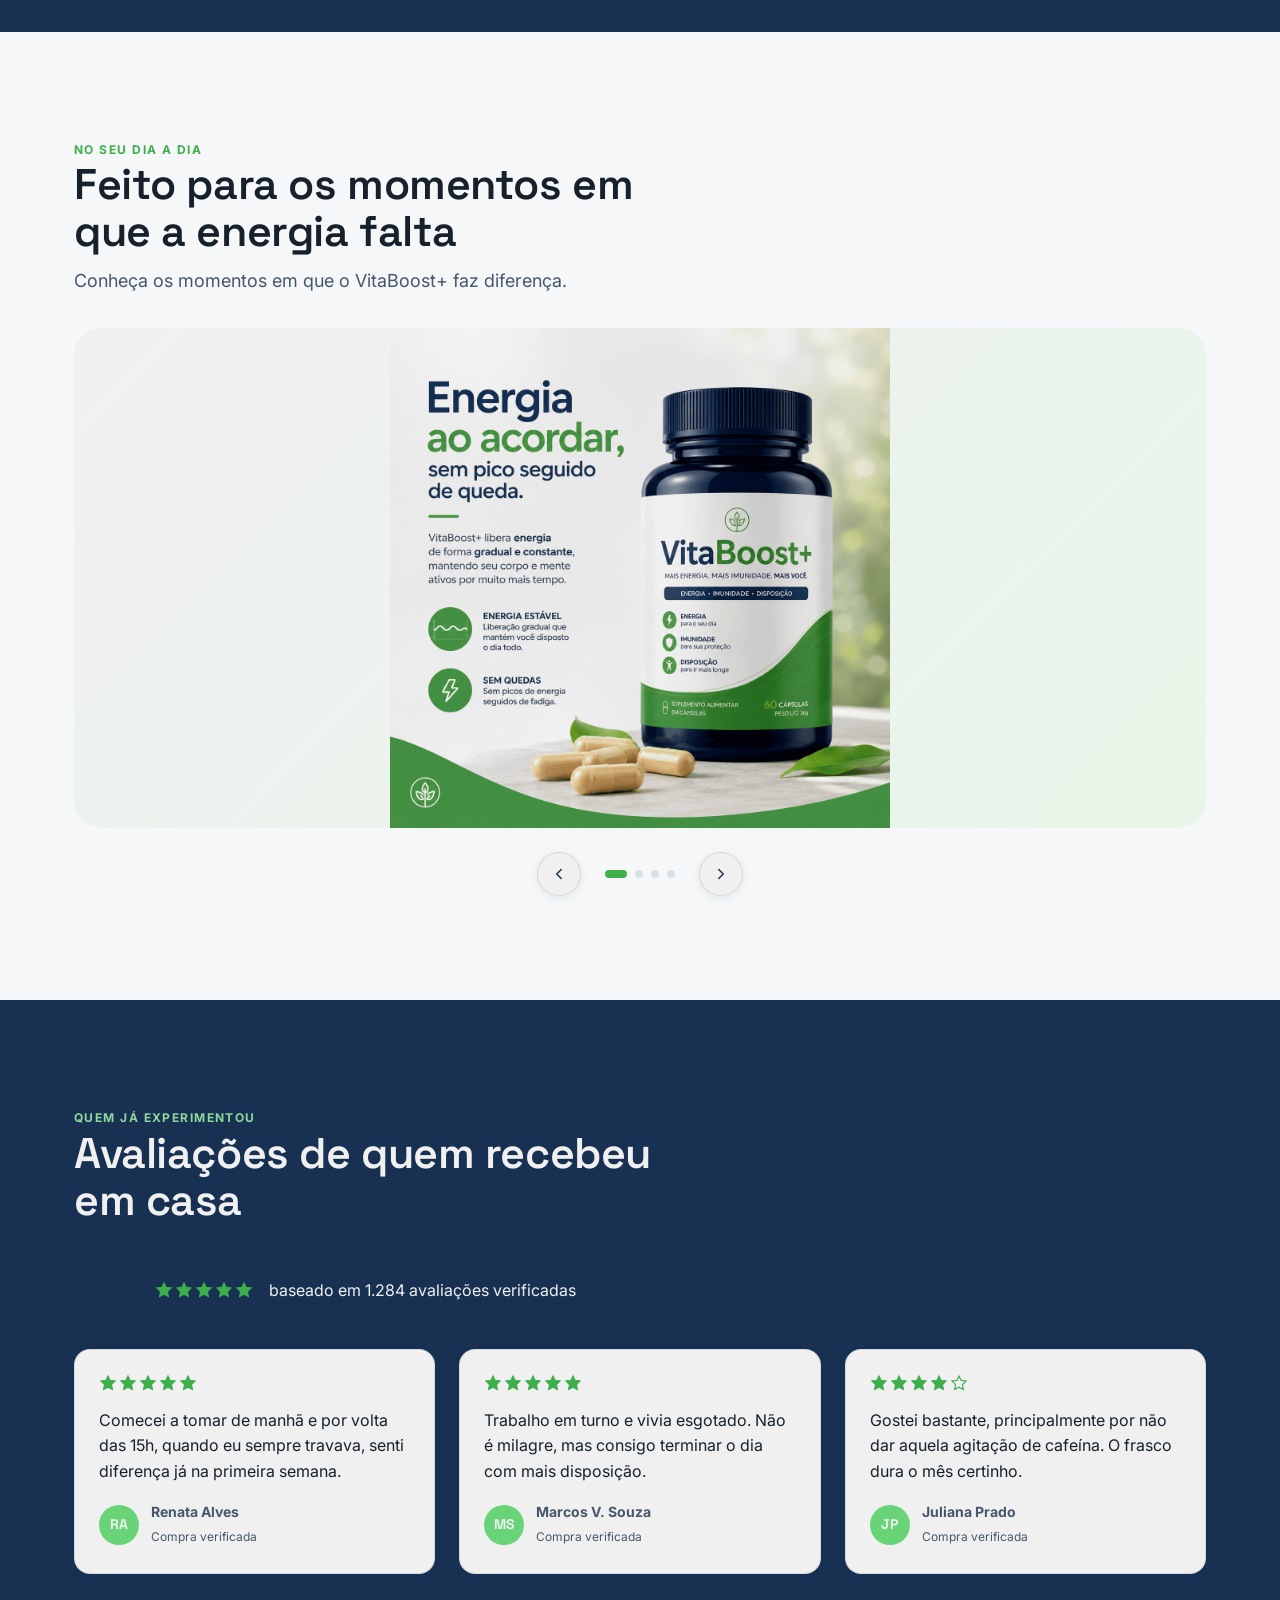
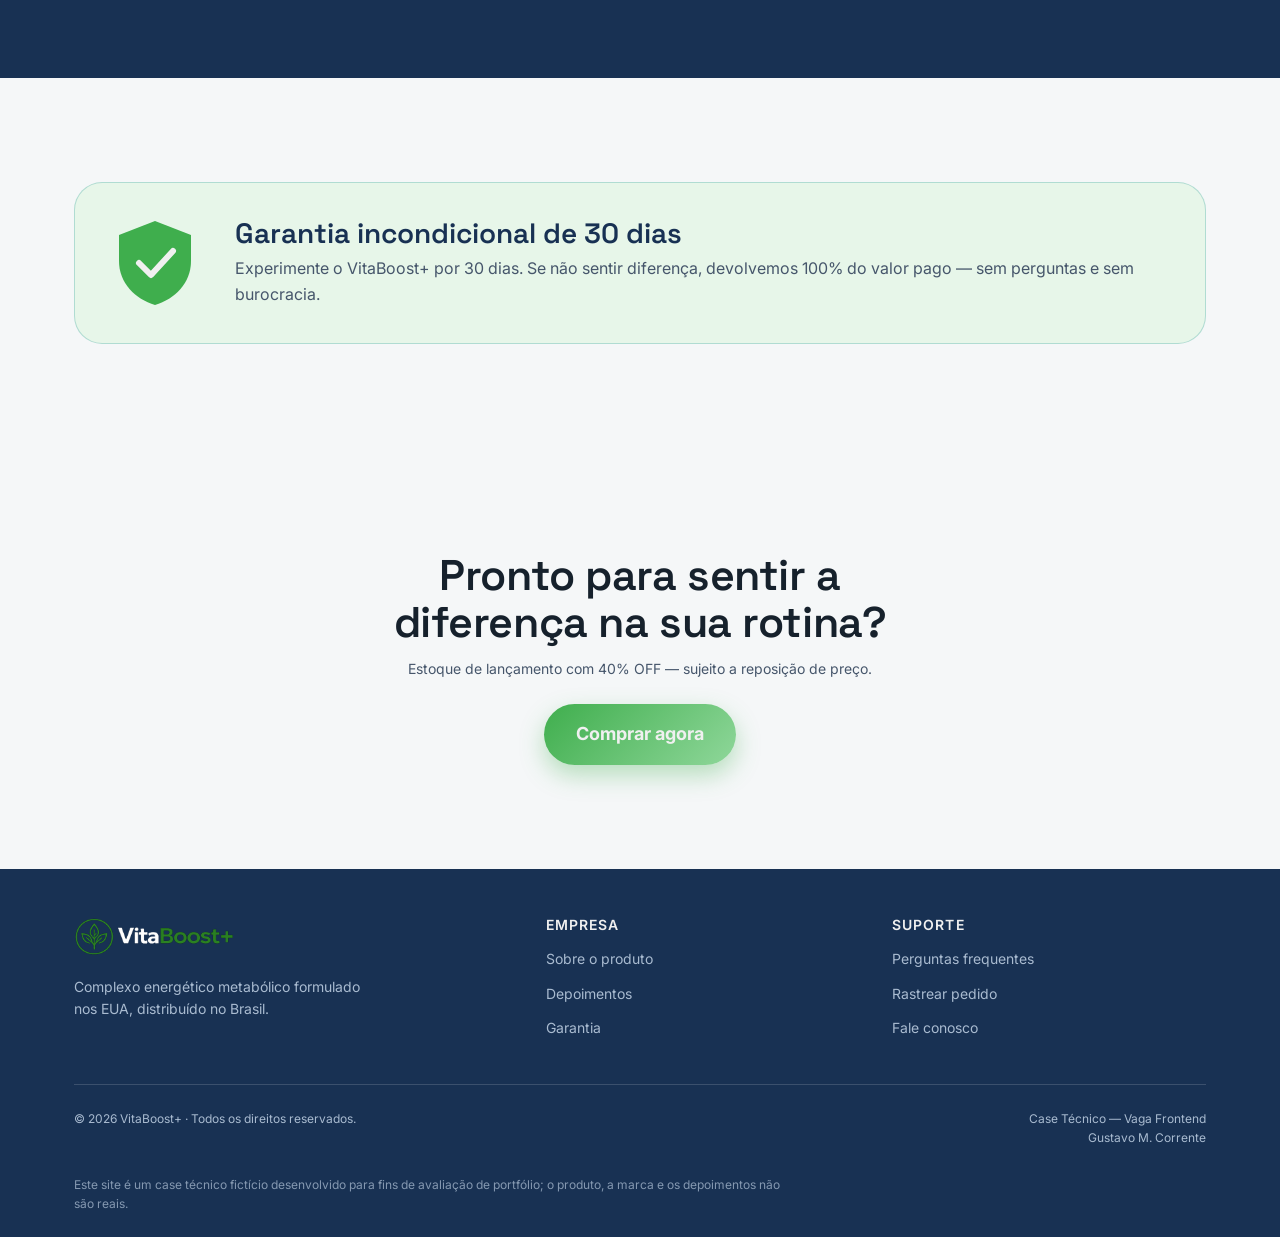
==== commit 2b98bdbb: "feat: adição do vídeo do youtube, correção de estilos, carrousel, adição de imagens, nova logo e fav" ====
--- a/index.html
+++ b/index.html
@@ -17,6 +17,9 @@
 <link rel="stylesheet" href="css/components.css">
 <link rel="stylesheet" href="css/pages.css">
 
+<script src="js/components/header.js"></script>
+<script src="js/components/footer.js"></script>
+
 <!-- Open Graph básico (SEO/compartilhamento) -->
 <meta property="og:title" content="VitaBoost+ — Energia Constante e Metabolismo Ativado">
 <meta property="og:description" content="Complexo energético metabólico formulado nos EUA. Garantia de 30 dias.">
@@ -30,26 +33,10 @@
   🔥 Lançamento: 40% OFF hoje + frete grátis para todo o Brasil
 </div>
 
-<header class="site-header">
-  <div class="container">
-    <a href="#hero" class="brand" aria-label="VitaBoost+ — página inicial">
-      <img src="assets/logo.png" alt="Frasco do suplemento VitaBoost+" width="200">
-    </a>
-
-    <nav id="main-nav" class="nav-links" data-nav-menu aria-label="Navegação principal">
-      <a href="#como-funciona">Como funciona</a>
-      <a href="#beneficios">Benefícios</a>
-      <a href="#depoimentos">Depoimentos</a>
-      <a href="#garantia">Garantia</a>
-    </nav>
-
-    <a class="btn btn--primary header-cta" href="pos-venda.html">Comprar agora</a>
-
-    <button class="nav-toggle" type="button" data-nav-toggle aria-controls="main-nav" aria-expanded="false" aria-label="Abrir menu de navegação">
-      <svg width="24" height="24" viewBox="0 0 24 24" aria-hidden="true"><path d="M3 6h18M3 12h18M3 18h18" stroke="currentColor" stroke-width="2" stroke-linecap="round"/></svg>
-    </button>
-  </div>
-</header>
+<header class="site-header" id="site-header"></header>
+<script>
+  renderHeader("site-header", { variant: "home", homeHref: "#hero" });
+</script>
 
 <main id="main-content">
 
@@ -135,60 +122,27 @@
       <div class="section-head" data-reveal>
         <span class="eyebrow">No seu dia a dia</span>
         <h2 id="beneficios-title">Feito para os momentos em que a energia falta</h2>
-        <p>Arraste ou use as setas para conhecer os momentos em que o VitaBoost+ faz diferença.</p>
+        <p>Conheça os momentos em que o VitaBoost+ faz diferença.</p>
       </div>
 
       <div class="carousel" data-carousel aria-roledescription="carrossel" aria-label="Benefícios do VitaBoost+" data-reveal>
         <div class="carousel-track-wrap">
           <div class="carousel-track" data-carousel-track>
-
-            <div class="carousel-slide" data-carousel-slide>
-              <figure>
-                <svg viewBox="0 0 120 120" aria-hidden="true">
-                  <circle cx="60" cy="60" r="52" fill="#F5F7F8"/>
-                  <circle cx="60" cy="60" r="22" fill="#3FAE4D"/>
-                  <g stroke="#3FAE4D" stroke-width="4" stroke-linecap="round">
-                    <line x1="60" y1="18" x2="60" y2="30"/><line x1="60" y1="90" x2="60" y2="102"/>
-                    <line x1="18" y1="60" x2="30" y2="60"/><line x1="90" y1="60" x2="102" y2="60"/>
-                  </g>
-                </svg>
-                <figcaption>Energia ao acordar, sem pico seguido de queda</figcaption>
-              </figure>
-            </div>
-
-            <div class="carousel-slide" data-carousel-slide>
-              <figure>
-                <svg viewBox="0 0 120 120" aria-hidden="true">
-                  <circle cx="60" cy="60" r="52" fill="#F0F0F0"/>
-                  <circle cx="60" cy="60" r="30" fill="none" stroke="#183153" stroke-width="6"/>
-                  <circle cx="60" cy="60" r="14" fill="#183153"/>
-                </svg>
-                <figcaption>Foco sustentado nas reuniões da tarde</figcaption>
-              </figure>
-            </div>
-
-            <div class="carousel-slide" data-carousel-slide>
-              <figure>
-                <svg viewBox="0 0 120 120" aria-hidden="true">
-                  <circle cx="60" cy="60" r="52" fill="#F5F7F8"/>
-                  <path d="M60 30 C48 42 42 52 42 62 a18 18 0 0 0 36 0 c0 -10 -6 -20 -18 -32 Z" fill="#3FAE4D"/>
-                </svg>
-                <figcaption>Metabolismo ativo mesmo em rotinas corridas</figcaption>
-              </figure>
-            </div>
-
-            <div class="carousel-slide" data-carousel-slide>
-              <figure>
-                <svg viewBox="0 0 120 120" aria-hidden="true">
-                  <circle cx="60" cy="60" r="52" fill="#F0F0F0"/>
-                  <rect x="24" y="54" width="72" height="12" rx="6" fill="#22406B"/>
-                  <rect x="16" y="44" width="14" height="32" rx="5" fill="#183153"/>
-                  <rect x="90" y="44" width="14" height="32" rx="5" fill="#183153"/>
-                </svg>
-                <figcaption>Disposição extra para manter o treino em dia</figcaption>
-              </figure>
-            </div>
-
+            <div class="carousel-slide" data-carousel-slide>
+              <img src="assets/01.png" alt="Benefícios - Energia ao acordar, sem pico seguido de queda" width="500">
+            </div>
+
+            <div class="carousel-slide" data-carousel-slide>
+              <img src="assets/02.png" alt="Benefícios - Foco sustentado nas reuniões da tarde" width="500">
+            </div>
+
+            <div class="carousel-slide" data-carousel-slide>
+              <img src="assets/03.png" alt="Benefícios - Metabolismo ativo mesmo em rotinas corridas" width="500">
+            </div>
+
+            <div class="carousel-slide" data-carousel-slide>
+              <img src="assets/04.png" alt="Benefícios - Disposição extra para manter o treino em dia" width="500">
+            </div>
           </div>
         </div>
 
@@ -279,47 +233,30 @@
 
 </main>
 
-<footer class="site-footer">
-  <div class="container">
-    <div class="footer-grid">
-      <div class="footer-brand">
-        <a href="#hero" class="brand" aria-label="VitaBoost+ — página inicial">
-          <svg class="brand-mark" viewBox="0 0 32 32" aria-hidden="true">
-            <circle cx="16" cy="16" r="16" fill="#3FAE4D"/>
-            <path d="M17 6 L9 18 H15 L13 26 L23 12 H16 Z" fill="#183153"/>
-          </svg>
-          VitaBoost+
-        </a>
-        <p>Complexo energético metabólico formulado nos EUA, distribuído no Brasil.</p>
-      </div>
-
-      <div>
-        <h4>Empresa</h4>
-        <ul>
-          <li><a href="#hero">Sobre o produto</a></li>
-          <li><a href="#depoimentos">Depoimentos</a></li>
-          <li><a href="#garantia">Garantia</a></li>
-        </ul>
-      </div>
-
-      <div>
-        <h4>Suporte</h4>
-        <ul>
-          <li><a href="#">Perguntas frequentes</a></li>
-          <li><a href="#">Rastrear pedido</a></li>
-          <li><a href="#">Fale conosco</a></li>
-        </ul>
-      </div>
-    </div>
-
-    <div class="footer-bottom">
-      <span>© <span data-year></span> VitaBoost+. Todos os direitos reservados.</span>
-      <span>Projeto de portfólio — case técnico frontend.</span>
-    </div>
-
-    <p class="footer-disclaimer">Este site é um case técnico fictício desenvolvido para fins de avaliação de portfólio; o produto, a marca e os depoimentos não são reais. Em um cenário real, produtos desta categoria devem informar: "Este produto não é destinado a diagnosticar, tratar, curar ou prevenir doenças. Consulte um profissional de saúde antes de iniciar o uso de qualquer suplemento. Resultados individuais podem variar."</p>
-  </div>
-</footer>
+<footer class="site-footer" id="site-footer"></footer>
+<script>
+  renderFooter("site-footer", {
+    homeHref: "#hero",
+    columns: [
+      {
+        title: "Empresa",
+        links: [
+          { href: "#hero", label: "Sobre o produto" },
+          { href: "#depoimentos", label: "Depoimentos" },
+          { href: "#garantia", label: "Garantia" }
+        ]
+      },
+      {
+        title: "Suporte",
+        links: [
+          { href: "#", label: "Perguntas frequentes" },
+          { href: "#", label: "Rastrear pedido" },
+          { href: "#", label: "Fale conosco" }
+        ]
+      }
+    ],
+  });
+</script>
 
 <div class="sticky-cta" data-sticky-cta>
   <div class="price"><b>VitaBoost+ · 40% OFF</b><span>Frete grátis hoje</span></div>
--- a/css/variables.css
+++ b/css/variables.css
@@ -1,10 +1,7 @@
 /* ==========================================================================
    VitaBoost+ — Design Tokens
-   Paleta definida pelo cliente: Verde #3FAE4D · Azul-escuro #183153 ·
-   Cinza claro #F5F7F8 · Branco #F0F0F0. Os tons com sufixo -500/-300/-100
-   são apenas variações de luminosidade derivadas dessas 4 cores-base
-   (gradientes, texto de destaque em fundo escuro, fundos suaves) —
-   nenhuma cor fora da paleta foi introduzida.
+   Paleta definida pelo cliente:
+   Verde #3FAE4D · Azul-escuro #183153 · Cinza claro #F5F7F8 · Branco #F0F0F0
    ========================================================================== */
 
 :root {
--- a/css/components.css
+++ b/css/components.css
@@ -182,7 +182,7 @@
   display: grid;
   place-items: center;
   min-height: 340px;
-  padding: var(--space-6);
+  /* padding: var(--space-6); */
   background: linear-gradient(135deg, var(--color-paper-200), var(--color-accent-100));
 }
 
@@ -290,7 +290,7 @@
   flex-shrink: 0;
 }
 
-.testimonial-person .who b { display: block; font-size: var(--fs-400); }
+.testimonial-person .who b { display: block; font-size: var(--fs-400); color: var(--color-text-600); }
 .testimonial-person .who span { font-size: var(--fs-300); color: var(--color-text-600); }
 
 .rating-summary {
@@ -340,6 +340,7 @@
   padding-top: var(--space-4);
   font-size: var(--fs-300);
 }
+.footer-bottom a:hover { color: var(--color-accent-300); }
 
 .footer-disclaimer {
   font-size: var(--fs-300);
@@ -366,6 +367,7 @@
   font-weight: 700;
   padding: 6px 12px;
   border-radius: var(--radius-pill);
+  margin-left: auto;
 }
 
 /* ---------- Ícones inline ---------- */
--- a/css/pages.css
+++ b/css/pages.css
@@ -84,7 +84,7 @@
   max-width: 860px;
   margin: var(--space-5) auto 0;
   border-radius: var(--radius-lg);
-  overflow: hidden;
+  /* overflow: hidden; */
   box-shadow: var(--shadow-md);
   background: #000;
 }
@@ -96,9 +96,12 @@
 }
 
 .video-frame-16x9 iframe {
-  position: absolute; inset: 0;
-  width: 100%; height: 100%;
+  position: absolute;
+  inset: 0;
+  width: 100%;
+  height: 100%;
   border: 0;
+  border-radius: var(--radius-lg);
 }
 
 .video-hint {
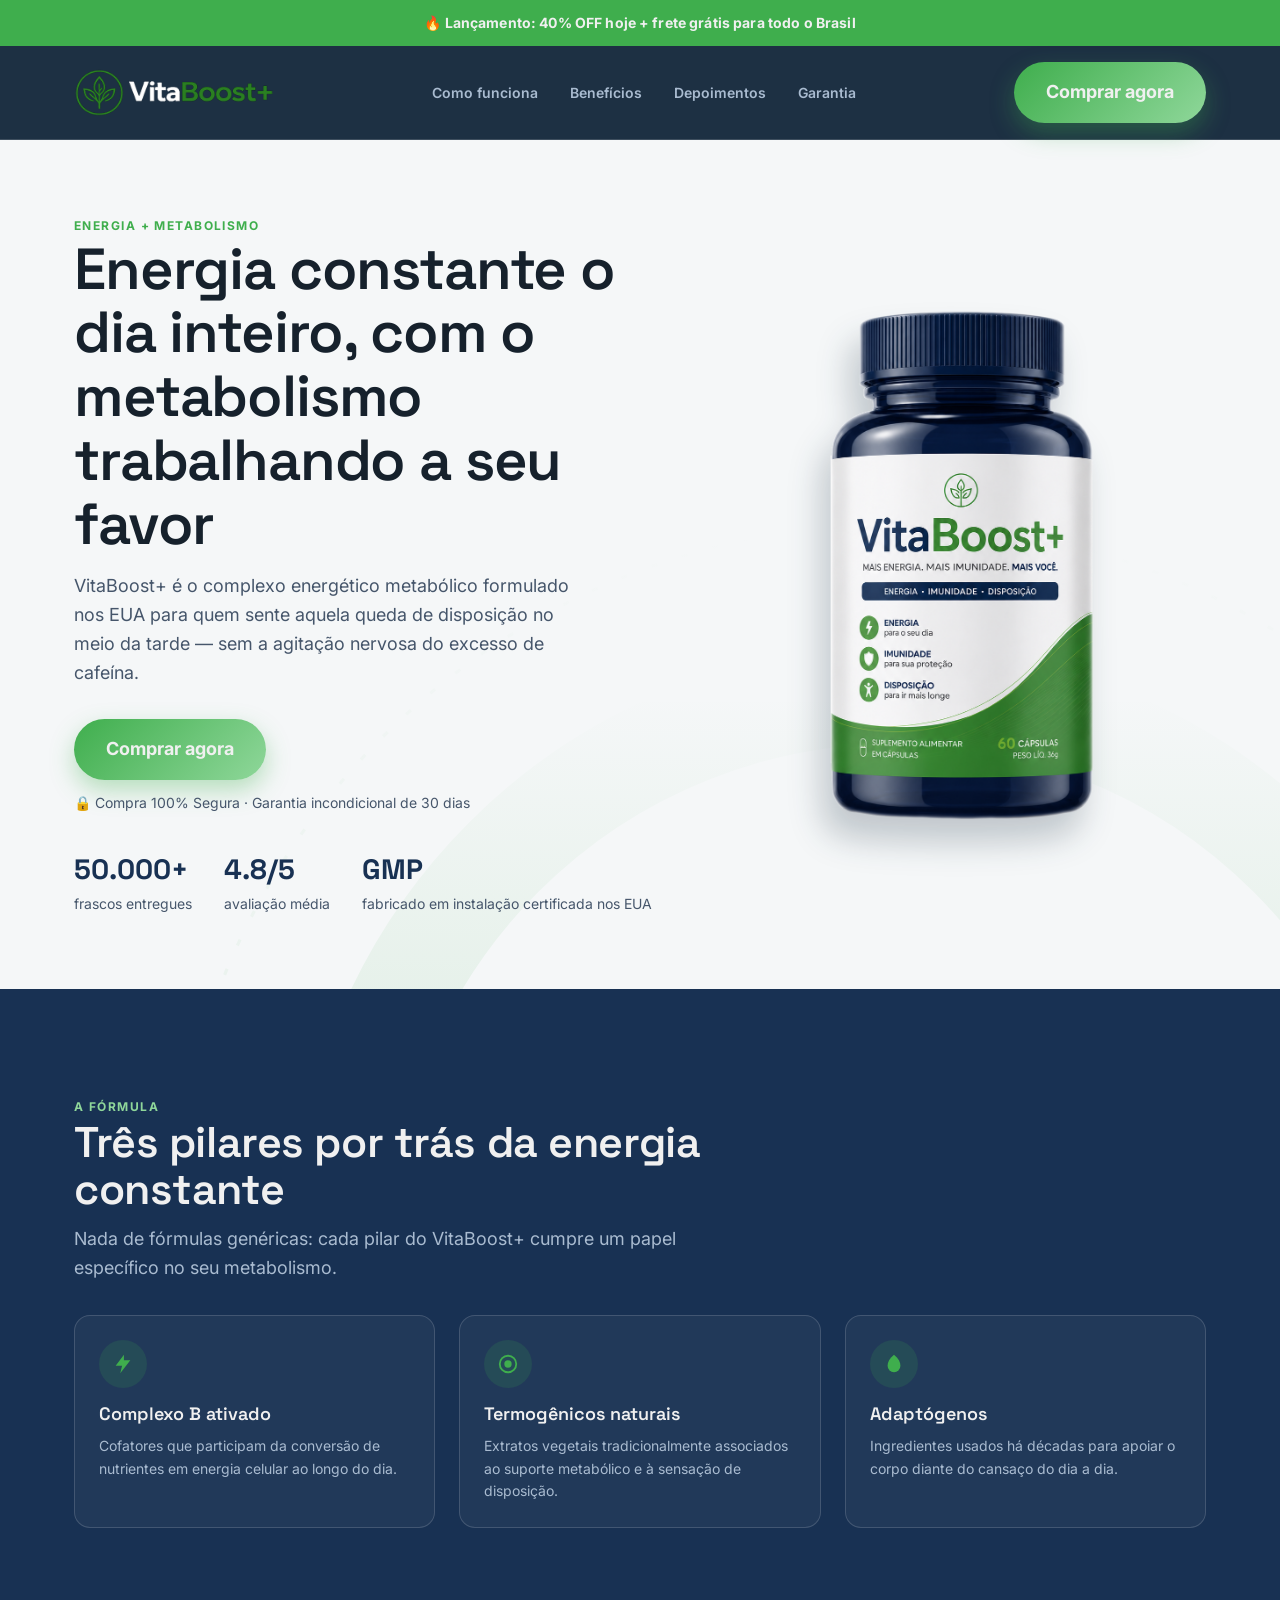
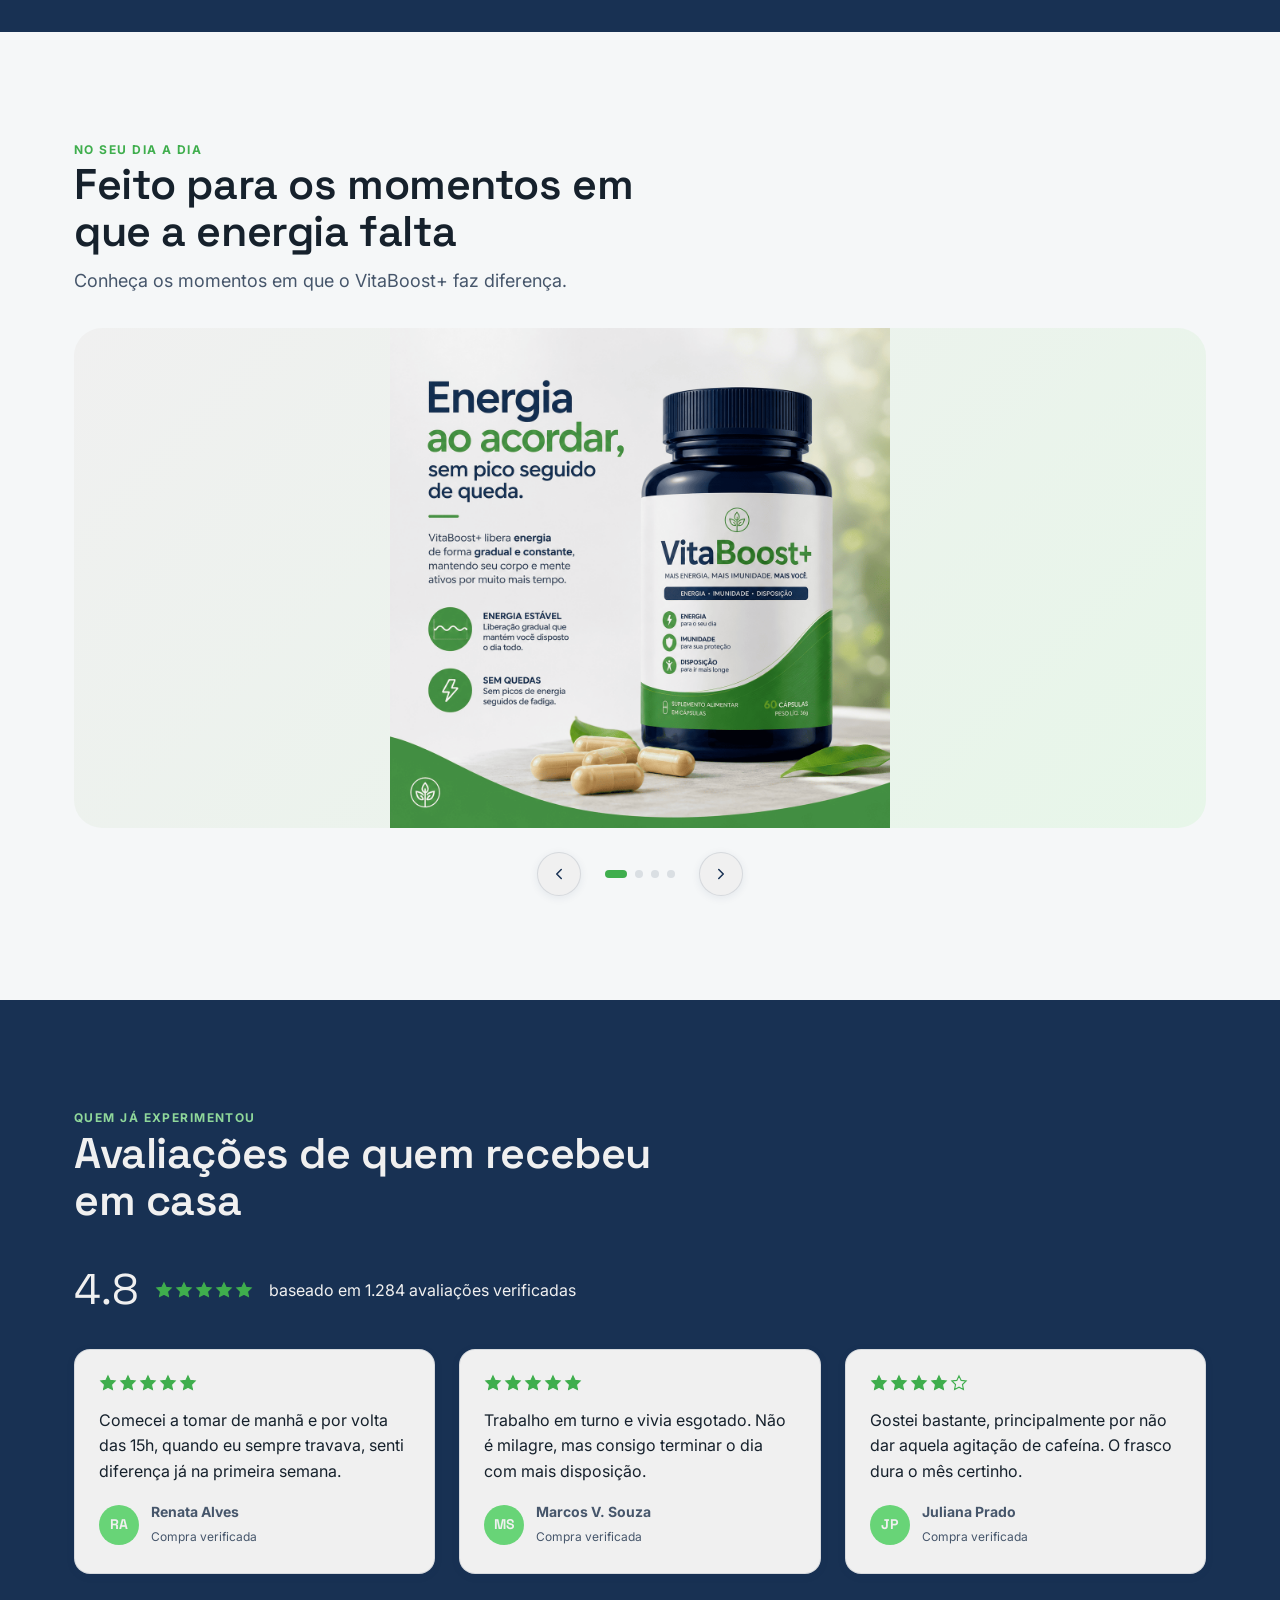
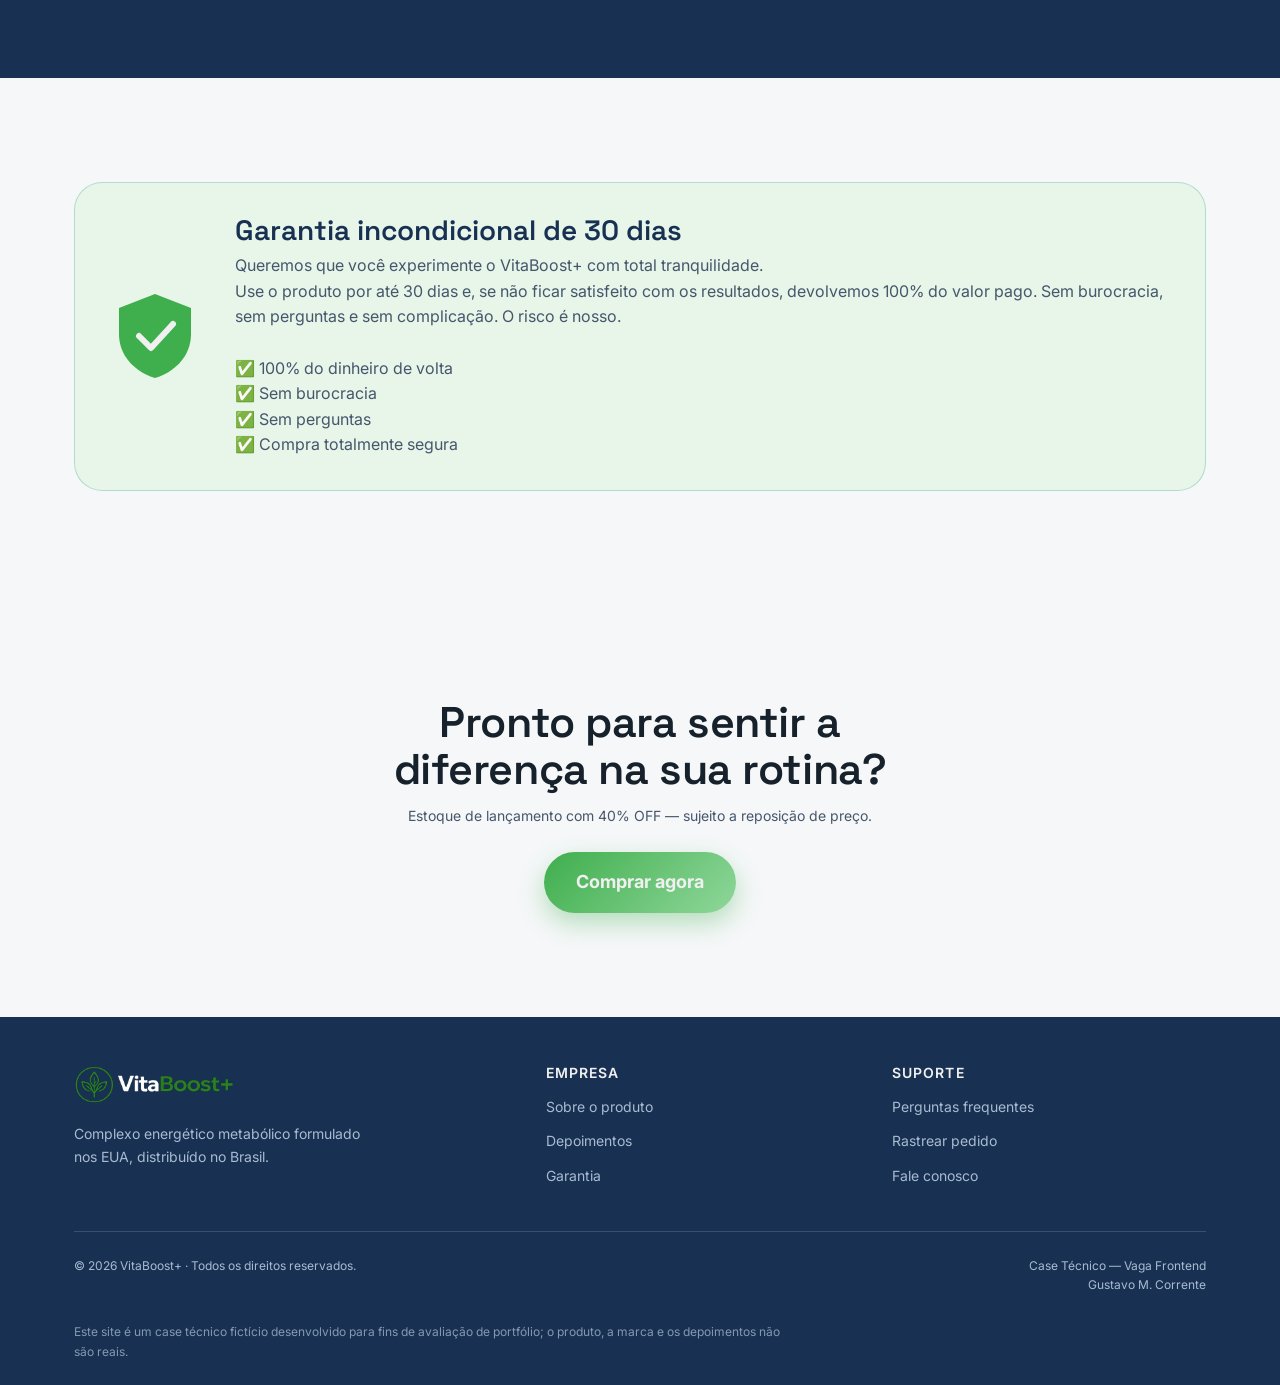
==== commit d446767e: "fix: correção na imagem da hero section" ====
--- a/index.html
+++ b/index.html
@@ -212,9 +212,14 @@
           <path d="M48 6 L84 20 V46 C84 68 68 84 48 90 C28 84 12 68 12 46 V20 Z" fill="#3FAE4D"/>
           <path d="M32 48 L44 60 L66 36" fill="none" stroke="#F0F0F0" stroke-width="6" stroke-linecap="round" stroke-linejoin="round"/>
         </svg>
-        <div>
+        <div style="text-align: left;">
           <h3 id="garantia-title">Garantia incondicional de 30 dias</h3>
-          <p>Experimente o VitaBoost+ por 30 dias. Se não sentir diferença, devolvemos 100% do valor pago — sem perguntas e sem burocracia.</p>
+          <p>Queremos que você experimente o VitaBoost+ com total tranquilidade.</p>
+          <p>Use o produto por até 30 dias e, se não ficar satisfeito com os resultados, devolvemos 100% do valor pago. Sem burocracia, sem perguntas e sem complicação. O risco é nosso.</p><br>
+          <p>✅ 100% do dinheiro de volta</p>
+          <p>✅ Sem burocracia</p>
+          <p>✅ Sem perguntas</p>
+          <p>✅ Compra totalmente segura</p>
         </div>
       </div>
     </div>
--- a/css/components.css
+++ b/css/components.css
@@ -141,7 +141,7 @@
 .product-figure {
   position: relative;
   z-index: 1;
-  width: min(72%, 280px);
+  width: min(55%, 280px);
   filter: drop-shadow(-10px 24px 16px rgba(15, 36, 56, 0.22));
   animation: float 4s ease-in-out infinite;
 }
@@ -301,7 +301,7 @@
   flex-wrap: wrap;
 }
 
-.rating-summary .score { font-family: var(--font-display); font-size: var(--fs-800); color: var(--color-ink-900); }
+.rating-summary .score { font-family: var(--font-display); font-size: var(--fs-800); color: var(--color-paper-200); }
 
 /* ---------- Footer ---------- */
 .site-footer {
